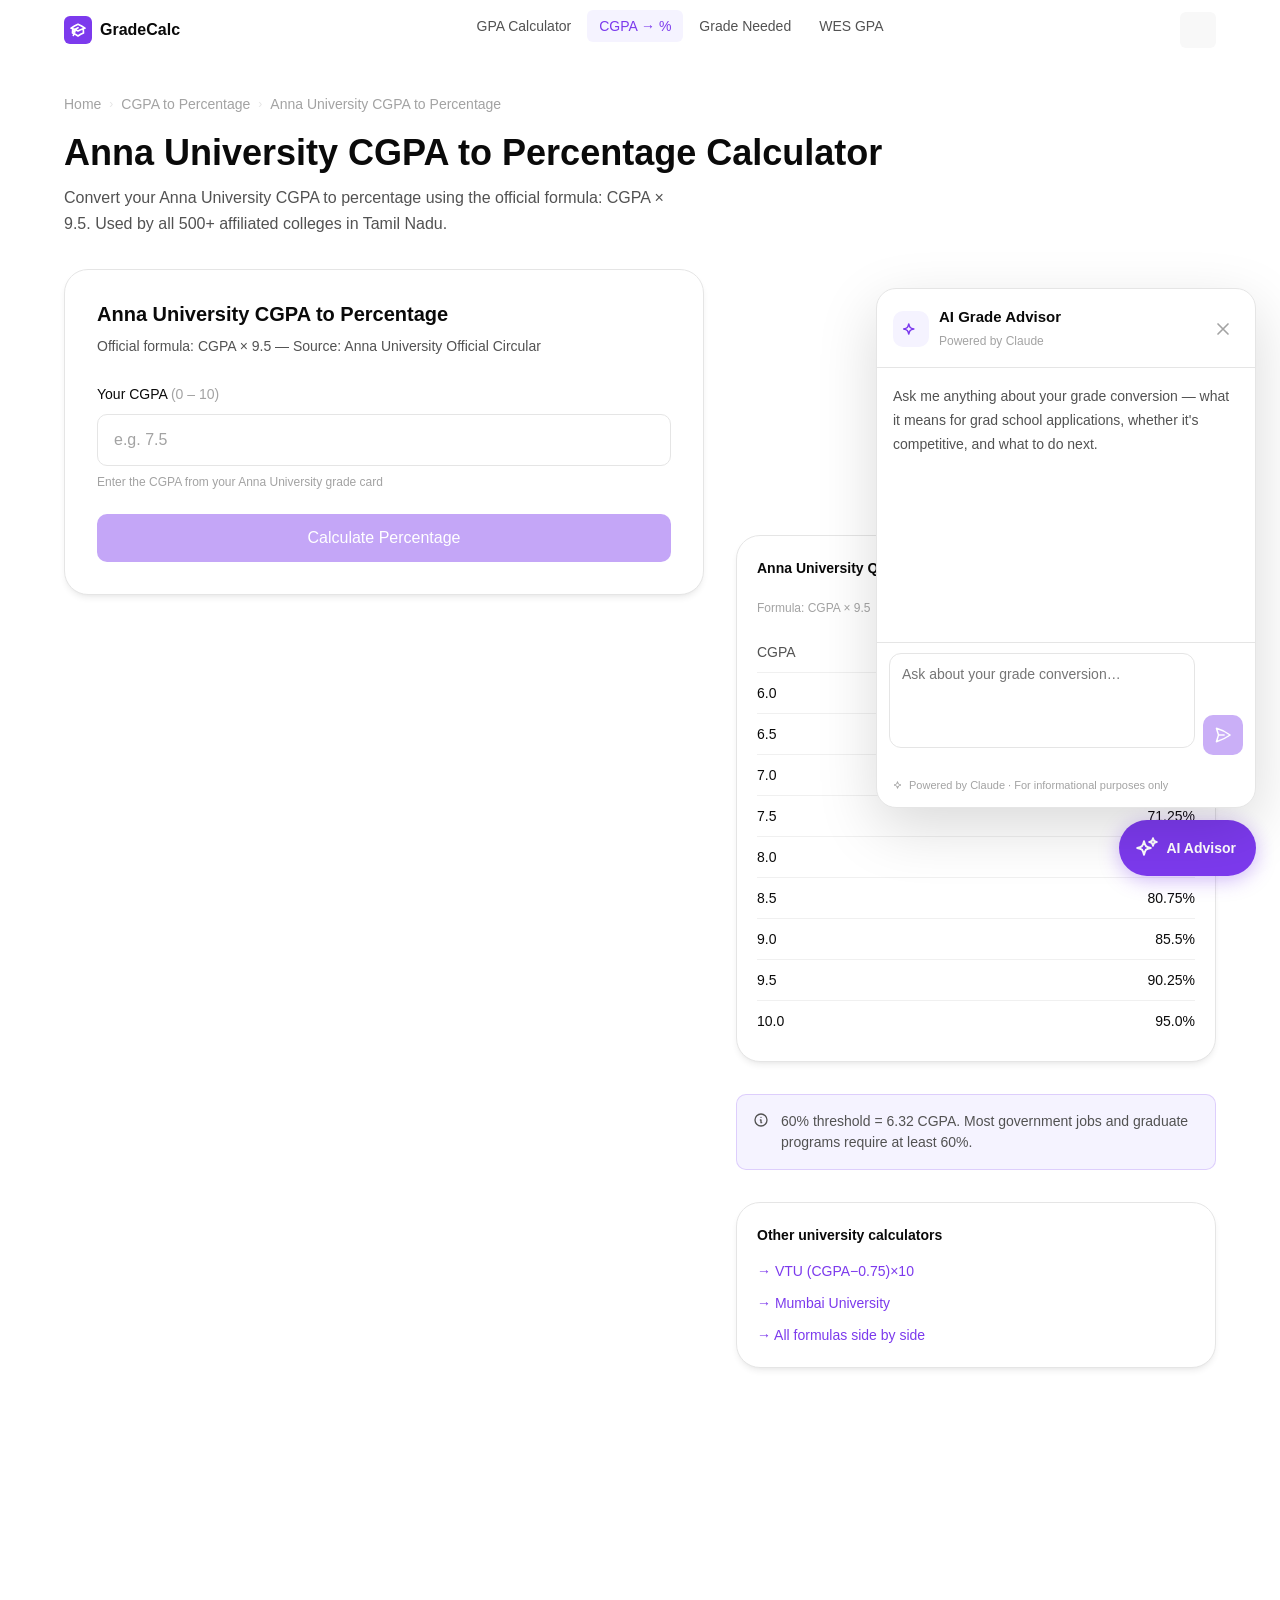
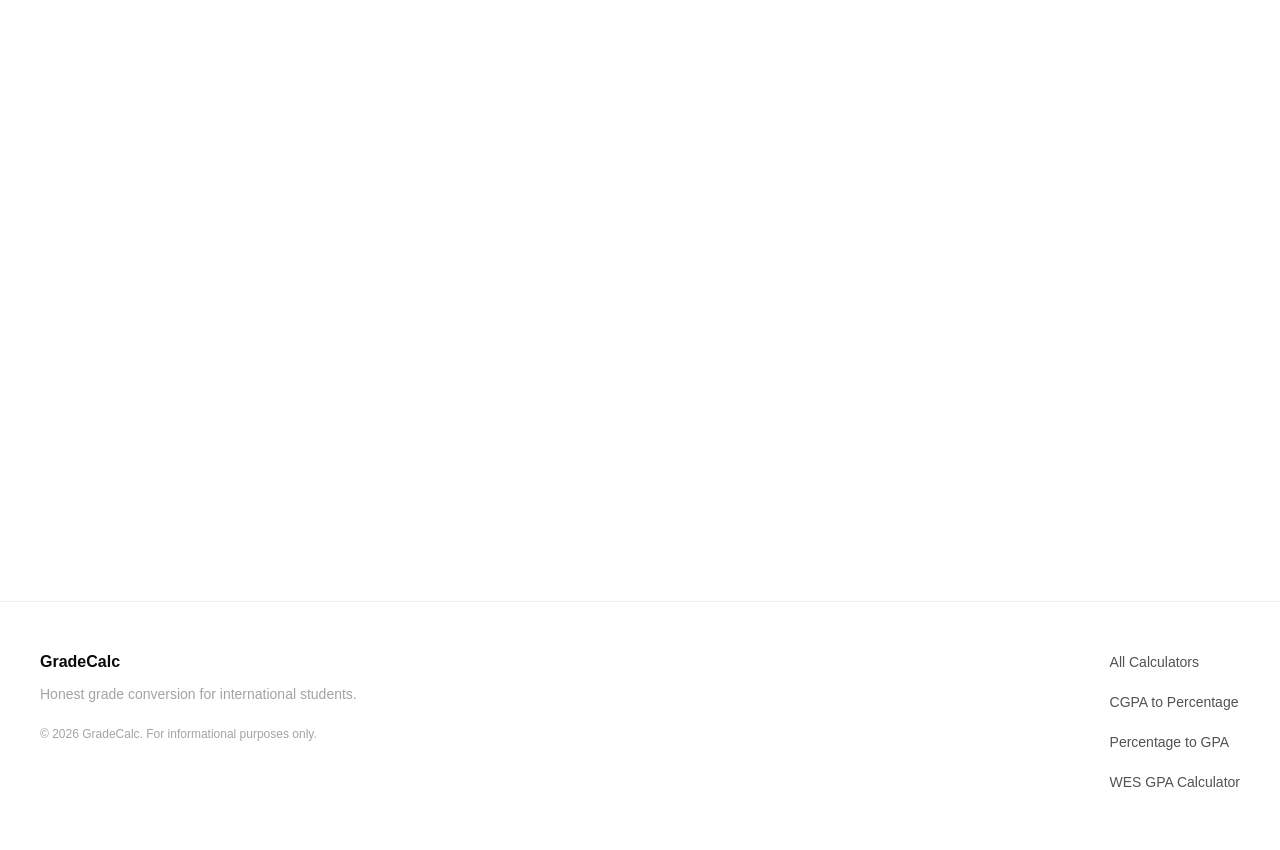
==== cgpa-to-percentage-anna-university.html @ edda4485 "initial build" ====
<!DOCTYPE html>
<html lang="en" data-page="cgpa-to-percentage-anna">
<head>
  <meta charset="UTF-8">
  <meta name="viewport" content="width=device-width, initial-scale=1.0">
  <title>Anna University CGPA to Percentage Calculator — Official ×9.5</title>
  <meta name="description" content="Convert Anna University CGPA to percentage using the official formula: CGPA × 9.5. High Confidence, source cited. Used by all Tamil Nadu affiliated colleges.">
  <link rel="canonical" href="https://YOURDOMAIN.com/cgpa-to-percentage-anna-university.html">
  <meta property="og:type" content="website">
  <meta property="og:url" content="https://YOURDOMAIN.com/cgpa-to-percentage-anna-university.html">
  <meta property="og:title" content="Anna University CGPA to Percentage Calculator — Official ×9.5">
  <meta property="og:description" content="Convert Anna University CGPA to percentage using the official formula: CGPA × 9.5. High Confidence, source cited. Used by all Tamil Nadu affiliated colleges.">
  <meta name="twitter:card" content="summary">
  <meta name="twitter:title" content="Anna University CGPA to Percentage Calculator">
  <meta name="twitter:description" content="Official Anna University formula CGPA × 9.5. Used by all 500+ affiliated colleges in Tamil Nadu. High Confidence result.">

  <script type="application/ld+json">
  {"@context":"https://schema.org","@type":"BreadcrumbList","itemListElement":[{"@type":"ListItem","position":1,"name":"Home","item":"https://YOURDOMAIN.com/"},{"@type":"ListItem","position":2,"name":"CGPA to Percentage","item":"https://YOURDOMAIN.com/cgpa-to-percentage.html"},{"@type":"ListItem","position":3,"name":"Anna University CGPA to Percentage","item":"https://YOURDOMAIN.com/cgpa-to-percentage-anna-university.html"}]}</script>

  <script type="application/ld+json">
  {"@context":"https://schema.org","@type":"WebApplication","name":"Anna University CGPA to Percentage Calculator","description":"Convert Anna University CGPA to percentage using the official formula: CGPA × 9.5. High Confidence result, source cited. Used by all Tamil Nadu affiliated colleges.","url":"https://YOURDOMAIN.com/cgpa-to-percentage-anna-university.html","applicationCategory":"EducationApplication","operatingSystem":"Web Browser","offers":{"@type":"Offer","price":"0","priceCurrency":"USD"}}</script>

  <script type="application/ld+json">
  {"@context":"https://schema.org","@type":"FAQPage","mainEntity":[{"@type":"Question","name":"What is the Anna University CGPA to percentage formula?","acceptedAnswer":{"@type":"Answer","text":"The official Anna University formula is: Percentage = CGPA × 9.5. This is published in an official Anna University circular and applies to all affiliated colleges in Tamil Nadu. For example, a CGPA of 8.0 gives 8.0 × 9.5 = 76%."}},{"@type":"Question","name":"What is 7.5 CGPA in percentage for Anna University?","acceptedAnswer":{"@type":"Answer","text":"7.5 CGPA converts to 7.5 × 9.5 = 71.25% under the official Anna University formula. This is a High Confidence result based on the official Anna University circular."}},{"@type":"Question","name":"What is 8.0 CGPA in Anna University percentage?","acceptedAnswer":{"@type":"Answer","text":"8.0 CGPA converts to 8.0 × 9.5 = 76% under the official Anna University formula."}},{"@type":"Question","name":"What is 9.0 CGPA in Anna University percentage?","acceptedAnswer":{"@type":"Answer","text":"9.0 CGPA converts to 9.0 × 9.5 = 85.5% under the official Anna University formula. This is an excellent result that places you in the top tier of Anna University graduates."}},{"@type":"Question","name":"Is Anna University CGPA formula official?","acceptedAnswer":{"@type":"Answer","text":"Yes. The formula CGPA × 9.5 is published in an official Anna University circular and applies to all 500+ affiliated colleges in Tamil Nadu. Students can cite this circular when submitting percentage equivalents to employers or institutions."}},{"@type":"Question","name":"What is 6.5 CGPA in percentage for Anna University?","acceptedAnswer":{"@type":"Answer","text":"6.5 CGPA converts to 6.5 × 9.5 = 61.75% under the official Anna University formula. This clears the 60% minimum required by most government jobs and many graduate programs."}},{"@type":"Question","name":"How do affiliated colleges in Tamil Nadu convert CGPA?","acceptedAnswer":{"@type":"Answer","text":"All Anna University affiliated colleges in Tamil Nadu use the same official formula: Percentage = CGPA × 9.5. This formula is mandated by the Anna University circular and applies uniformly to students from all 500+ affiliated engineering, technology, and arts and science colleges in the state."}},{"@type":"Question","name":"What Anna University percentage is needed for US MS?","acceptedAnswer":{"@type":"Answer","text":"Most US MS programs look for a minimum of 60% (or 6.32 CGPA at Anna University). Competitive programs at top universities typically admit students with 70–80%+ (7.37–8.42 CGPA). However, US graduate schools evaluate your transcript holistically — your GRE/TOEFL scores, statement of purpose, and research experience also matter significantly."}}]}</script>

  <link rel="stylesheet" href="/css/tokens.css">
  <link rel="stylesheet" href="/css/base.css">
  <link rel="stylesheet" href="/css/components.css">
  <link rel="stylesheet" href="/css/layout.css">
  <link rel="stylesheet" href="/css/animations.css">
</head>
<body class="page-fade-in">
  <a href="#main" class="skip-link">Skip to main content</a>

  <nav class="navbar" id="navbar">
    <div class="navbar__inner">
      <a href="/" class="navbar__logo"><div class="navbar__logo-icon" aria-hidden="true"><svg xmlns="http://www.w3.org/2000/svg" width="16" height="16" fill="none" viewBox="0 0 24 24" stroke="currentColor" stroke-width="2.5"><path stroke-linecap="round" stroke-linejoin="round" d="M4.26 10.147a60.436 60.436 0 00-.491 6.347A48.627 48.627 0 0112 20.904a48.627 48.627 0 018.232-4.41 60.46 60.46 0 00-.491-6.347m-15.482 0a50.57 50.57 0 00-2.658-.813A59.905 59.905 0 0112 3.493a59.902 59.902 0 0110.399 5.84c-.896.248-1.783.52-2.658.814m-15.482 0A50.697 50.697 0 0112 13.489a50.702 50.702 0 017.74-3.342M6.75 15a.75.75 0 100-1.5.75.75 0 000 1.5zm0 0v-3.675A55.378 55.378 0 0112 8.443m-7.007 11.55A5.981 5.981 0 006.75 15.75v-1.5"/></svg></div>GradeCalc</a>
      <ul class="navbar__links" role="list">
        <li><a href="/gpa-calculator.html" class="navbar__link">GPA Calculator</a></li>
        <li><a href="/cgpa-to-percentage.html" class="navbar__link navbar__link--active">CGPA → %</a></li>
        <li><a href="/grade-needed-calculator.html" class="navbar__link">Grade Needed</a></li>
        <li><a href="/wes-gpa-calculator.html" class="navbar__link">WES GPA</a></li>
      </ul>
      <div class="navbar__actions">
        <button class="theme-toggle" data-action="toggle-theme" aria-label="Toggle dark mode"><span data-theme-icon aria-hidden="true"></span></button>
        <button class="nav-hamburger" id="nav-hamburger" aria-label="Open menu" aria-expanded="false"><svg xmlns="http://www.w3.org/2000/svg" width="20" height="20" fill="none" viewBox="0 0 24 24" stroke="currentColor" stroke-width="2"><path stroke-linecap="round" stroke-linejoin="round" d="M3.75 6.75h16.5M3.75 12h16.5m-16.5 5.25h16.5"/></svg></button>
      </div>
    </div>
  </nav>
  <div class="nav-overlay" id="nav-overlay" aria-hidden="true"></div>
  <nav class="nav-drawer" id="nav-drawer" aria-label="Mobile navigation">
    <button class="nav-drawer__close" id="nav-close" aria-label="Close menu"><svg xmlns="http://www.w3.org/2000/svg" width="20" height="20" fill="none" viewBox="0 0 24 24" stroke="currentColor" stroke-width="2"><path stroke-linecap="round" stroke-linejoin="round" d="M6 18L18 6M6 6l12 12"/></svg></button>
    <a href="/" class="nav-drawer__link">Home</a>
    <a href="/gpa-calculator.html" class="nav-drawer__link">GPA Calculator</a>
    <a href="/cgpa-to-percentage.html" class="nav-drawer__link">CGPA to Percentage</a>
    <a href="/percentage-to-gpa.html" class="nav-drawer__link">Percentage to GPA</a>
    <a href="/wes-gpa-calculator.html" class="nav-drawer__link">WES GPA Calculator</a>
    <a href="/cgpa-to-percentage-vtu.html" class="nav-drawer__link">VTU Calculator</a>
    <a href="/cgpa-to-percentage-anna-university.html" class="nav-drawer__link">Anna University</a>
    <a href="/cgpa-to-percentage-mumbai-university.html" class="nav-drawer__link">Mumbai University</a>
  </nav>

  <main id="main" class="page-main">
    <div class="page-header">
      <nav class="page-header__breadcrumb" aria-label="Breadcrumb">
        <a href="/">Home</a>
        <span class="page-header__breadcrumb__sep" aria-hidden="true">›</span>
        <a href="/cgpa-to-percentage.html">CGPA to Percentage</a>
        <span class="page-header__breadcrumb__sep" aria-hidden="true">›</span>
        <span aria-current="page">Anna University CGPA to Percentage</span>
      </nav>
      <h1 class="page-header__title">Anna University CGPA to Percentage Calculator</h1>
      <p class="page-header__desc">Convert your Anna University CGPA to percentage using the official formula: CGPA × 9.5. Used by all 500+ affiliated colleges in Tamil Nadu.</p>
    </div>

    <div class="calc-layout">
      <!-- Left: Calculator + Content -->
      <div class="calc-layout__main">
        <div class="calc-card">
          <div class="calc-card__header">
            <div class="calc-card__title">Anna University CGPA to Percentage</div>
            <div class="calc-card__subtitle">Official formula: CGPA × 9.5 — Source: Anna University Official Circular</div>
          </div>

          <div class="field" id="field-cgpa">
            <label class="field__label" for="input-cgpa">Your CGPA <span style="color:var(--color-text-tertiary);font-weight:400;">(0 – 10)</span></label>
            <input type="number" id="input-cgpa" class="input" placeholder="e.g. 7.5" min="0" max="10" step="0.01" inputmode="decimal" autocomplete="off">
            <div class="field__hint">Enter the CGPA from your Anna University grade card</div>
            <div class="field__error" role="alert"></div>
          </div>

          <button class="btn btn--primary btn--full" id="btn-calculate" disabled>Calculate Percentage</button>

          <div class="result-box result-box--hidden" id="result-box" aria-live="polite" style="margin-top:var(--space-5);"></div>
        </div>

        <!-- SEO Content -->
        <div class="content-section reveal">
          <div class="prose">
            <h2>What this calculator does</h2>
            <p>This calculator converts your Anna University CGPA to a percentage equivalent using the official formula published in the Anna University circular: <strong>Percentage = CGPA × 9.5</strong>. Enter your CGPA from your official grade card and receive an instant result, with the formula shown step by step and the official Anna University source cited. This formula applies to all students from Anna University and its 500+ affiliated colleges across Tamil Nadu.</p>

            <h2>Anna University and its affiliated colleges</h2>
            <p>Anna University is one of India's largest technical universities, established in 1978 and headquartered in Chennai, Tamil Nadu. The university serves as the affiliating body for more than 500 engineering, technology, arts, and science colleges across Tamil Nadu, making it one of the largest university systems in the country by number of affiliated institutions. Every year, hundreds of thousands of students complete their undergraduate and postgraduate programs under Anna University's curriculum and examination system.</p>
            <p>Anna University adopted a 10-point CGPA grading scale following the UGC recommendation, phasing out percentage-based marking for most programs. Under this system, each course is assigned a letter grade corresponding to a grade point: O (Outstanding) = 10, A+ = 9, A = 8, B+ = 7, B = 6, C = 5, P (Pass) = 4, F (Fail) = 0. The CGPA is the weighted average of grade points across all courses, weighted by the number of credit hours per course. The final CGPA appears on the consolidated mark statement issued by the university.</p>

            <h2>Why the official formula matters</h2>
            <p>The formula CGPA × 9.5 is not an approximation — it is the officially sanctioned conversion published by Anna University in a formal circular to all affiliated colleges. Using the generic CGPA × 10 approximation (which some students mistakenly use) would overstate your percentage by up to 5 percentage points, which could misrepresent your academic standing on job applications or graduate admissions forms. The ×9.5 multiplier reflects the university's design choice that a perfect 10.0 CGPA corresponds to 95%, not 100%, preserving a ceiling that distinguishes near-perfect performance from absolute perfection.</p>
            <p>All affiliated colleges in Tamil Nadu — whether in Chennai, Coimbatore, Madurai, Trichy, or any other city — use the same Anna University formula. If you studied at an institution affiliated to Anna University, your CGPA × 9.5 is your official percentage equivalent, regardless of which college you attended.</p>

            <h2>How to use this calculator</h2>
            <p>Locate your CGPA on your Anna University consolidated mark statement. The CGPA is printed at the bottom of the statement and represents your cumulative performance across all semesters. Enter that number in the input field above — it should be between 0 and 10, typically expressed to two decimal places. The calculator validates your input as you type, enables the Calculate button when a valid CGPA is detected, and shows your result instantly when you click Calculate. The result displays the formula calculation and cites the Anna University Official Circular as its source.</p>

            <h2>Worked examples</h2>
            <p>Here are three representative CGPA values converted using the official Anna University formula:</p>
            <p><strong>CGPA 6.0:</strong> 6.0 × 9.5 = <strong>57.0%</strong>. This clears the minimum eligibility for most IT service company campus placements, though government jobs typically require 60%.</p>
            <p><strong>CGPA 7.5:</strong> 7.5 × 9.5 = <strong>71.25%</strong>. A strong result that comfortably exceeds the 60% bar for government jobs and meets the minimum requirements of most US MS programs.</p>
            <p><strong>CGPA 9.0:</strong> 9.0 × 9.5 = <strong>85.5%</strong>. An excellent result that places you among the top graduates and makes you competitive for selective research programs and top Indian IT product companies.</p>

            <h2>How Anna University compares to other universities</h2>
            <p>It is important to use the correct formula for your specific university. If you attended an Anna University affiliated college, CGPA × 9.5 is your formula. VTU students (Karnataka) use (CGPA − 0.75) × 10, which gives a different result — a 7.5 CGPA produces 71.25% at Anna University but only 67.5% at VTU. Mumbai University uses (CGPA × 7.1) + 11, which gives 64.25% for the same 7.5 CGPA. These differences are significant enough to affect whether you meet a 70% cutoff, so always identify which university formula applies to you before reporting a percentage.</p>
            <p>For credential evaluations by international agencies like WES (World Education Services), the evaluator uses your original grade card and their own methodology — they do not simply accept the percentage you calculate. After converting to percentage with the Anna University formula, use the WES GPA Calculator to estimate your likely US GPA equivalent, which is the number US graduate schools actually use.</p>

            <h2>Limitations and next steps</h2>
            <p>This calculator applies the official Anna University formula. For any purposes beyond informal self-assessment — such as submitting to employers, government portals, or graduate school applications — always use your official consolidated mark statement as the primary document. When in doubt, the Anna University website and your college's examination department are the authoritative sources. For international graduate school applications, follow up with the WES GPA Calculator to understand your equivalent GPA on the US 4.0 scale.</p>
          </div>

          <!-- FAQ -->
          <div class="faq-section" id="faq">
            <h2 class="section-title" style="margin-top:var(--space-12);">Frequently Asked Questions</h2>

            <div class="faq-item">
              <button class="faq-question" aria-expanded="false">
                What is the Anna University CGPA to percentage formula?
                <svg class="faq-question__chevron" xmlns="http://www.w3.org/2000/svg" width="20" height="20" fill="none" viewBox="0 0 24 24" stroke="currentColor" stroke-width="2"><path stroke-linecap="round" stroke-linejoin="round" d="M19 9l-7 7-7-7"/></svg>
              </button>
              <div class="faq-answer"><div class="faq-answer__content">The official Anna University formula is: Percentage = CGPA × 9.5. This is published in an official Anna University circular and applies to all 500+ affiliated colleges in Tamil Nadu. For example, a CGPA of 8.0 gives 8.0 × 9.5 = 76%.</div></div>
            </div>

            <div class="faq-item">
              <button class="faq-question" aria-expanded="false">
                What is 7.5 CGPA in percentage for Anna University?
                <svg class="faq-question__chevron" xmlns="http://www.w3.org/2000/svg" width="20" height="20" fill="none" viewBox="0 0 24 24" stroke="currentColor" stroke-width="2"><path stroke-linecap="round" stroke-linejoin="round" d="M19 9l-7 7-7-7"/></svg>
              </button>
              <div class="faq-answer"><div class="faq-answer__content">7.5 CGPA converts to 7.5 × 9.5 = 71.25% under the official Anna University formula. This is a High Confidence result based on the official Anna University circular.</div></div>
            </div>

            <div class="faq-item">
              <button class="faq-question" aria-expanded="false">
                What is 8.0 CGPA in Anna University percentage?
                <svg class="faq-question__chevron" xmlns="http://www.w3.org/2000/svg" width="20" height="20" fill="none" viewBox="0 0 24 24" stroke="currentColor" stroke-width="2"><path stroke-linecap="round" stroke-linejoin="round" d="M19 9l-7 7-7-7"/></svg>
              </button>
              <div class="faq-answer"><div class="faq-answer__content">8.0 CGPA converts to 8.0 × 9.5 = 76% under the official Anna University formula. A CGPA of 8.0 is considered a strong academic result and is sufficient for most graduate programs and corporate placements.</div></div>
            </div>

            <div class="faq-item">
              <button class="faq-question" aria-expanded="false">
                What is 9.0 CGPA in Anna University percentage?
                <svg class="faq-question__chevron" xmlns="http://www.w3.org/2000/svg" width="20" height="20" fill="none" viewBox="0 0 24 24" stroke="currentColor" stroke-width="2"><path stroke-linecap="round" stroke-linejoin="round" d="M19 9l-7 7-7-7"/></svg>
              </button>
              <div class="faq-answer"><div class="faq-answer__content">9.0 CGPA converts to 9.0 × 9.5 = 85.5% under the official Anna University formula. This is an excellent result that places you in the top tier of Anna University graduates and is competitive for selective MS programs and research positions.</div></div>
            </div>

            <div class="faq-item">
              <button class="faq-question" aria-expanded="false">
                Is Anna University CGPA formula official?
                <svg class="faq-question__chevron" xmlns="http://www.w3.org/2000/svg" width="20" height="20" fill="none" viewBox="0 0 24 24" stroke="currentColor" stroke-width="2"><path stroke-linecap="round" stroke-linejoin="round" d="M19 9l-7 7-7-7"/></svg>
              </button>
              <div class="faq-answer"><div class="faq-answer__content">Yes. The formula CGPA × 9.5 is published in an official Anna University circular and applies to all affiliated colleges. Students can cite this circular when submitting their percentage equivalent to employers, government portals, or graduate institutions.</div></div>
            </div>

            <div class="faq-item">
              <button class="faq-question" aria-expanded="false">
                What is 6.5 CGPA in percentage for Anna University?
                <svg class="faq-question__chevron" xmlns="http://www.w3.org/2000/svg" width="20" height="20" fill="none" viewBox="0 0 24 24" stroke="currentColor" stroke-width="2"><path stroke-linecap="round" stroke-linejoin="round" d="M19 9l-7 7-7-7"/></svg>
              </button>
              <div class="faq-answer"><div class="faq-answer__content">6.5 CGPA converts to 6.5 × 9.5 = 61.75% under the official Anna University formula. This exceeds the 60% minimum required by most government job notifications and many graduate programs.</div></div>
            </div>

            <div class="faq-item">
              <button class="faq-question" aria-expanded="false">
                How do affiliated colleges in Tamil Nadu convert CGPA?
                <svg class="faq-question__chevron" xmlns="http://www.w3.org/2000/svg" width="20" height="20" fill="none" viewBox="0 0 24 24" stroke="currentColor" stroke-width="2"><path stroke-linecap="round" stroke-linejoin="round" d="M19 9l-7 7-7-7"/></svg>
              </button>
              <div class="faq-answer"><div class="faq-answer__content">All Anna University affiliated colleges in Tamil Nadu use the same official formula: Percentage = CGPA × 9.5. This formula is mandated by the Anna University circular and applies uniformly to students from all 500+ affiliated engineering, technology, and arts and science colleges in the state — regardless of which city or district the college is located in.</div></div>
            </div>

            <div class="faq-item">
              <button class="faq-question" aria-expanded="false">
                What Anna University percentage is needed for US MS?
                <svg class="faq-question__chevron" xmlns="http://www.w3.org/2000/svg" width="20" height="20" fill="none" viewBox="0 0 24 24" stroke="currentColor" stroke-width="2"><path stroke-linecap="round" stroke-linejoin="round" d="M19 9l-7 7-7-7"/></svg>
              </button>
              <div class="faq-answer"><div class="faq-answer__content">Most US MS programs look for a minimum of 60%+ (equivalent to approximately 6.32 CGPA at Anna University). Competitive programs at top universities typically admit students with 70–80%+ (7.37–8.42 CGPA). However, US graduate schools evaluate transcripts holistically — GRE scores, statement of purpose, research experience, and letters of recommendation all factor significantly alongside your academic record.</div></div>
            </div>
          </div>

          <!-- Related Calculators -->
          <div class="related-section reveal">
            <h2 class="section-title">Related Calculators</h2>
            <div class="related-grid">
              <a href="/cgpa-to-percentage.html" class="related-card">
                <div class="related-card__icon"><svg xmlns="http://www.w3.org/2000/svg" width="18" height="18" fill="none" viewBox="0 0 24 24" stroke="currentColor" stroke-width="2"><path stroke-linecap="round" stroke-linejoin="round" d="M19.5 12c0-1.232-.046-2.453-.138-3.662a4.006 4.006 0 00-3.7-3.7 48.678 48.678 0 00-7.324 0 4.006 4.006 0 00-3.7 3.7c-.017.22-.032.441-.046.662M19.5 12l3-3m-3 3l-3-3m-12 3c0 1.232.046 2.453.138 3.662a4.006 4.006 0 003.7 3.7 48.656 48.656 0 007.324 0 4.006 4.006 0 003.7-3.7c.017-.22.032-.441.046-.662M4.5 12l3 3m-3-3l-3 3"/></svg></div>
                <div><div class="related-card__title">CGPA to Percentage Calculator</div><div class="related-card__desc">See all university formulas side by side for any CGPA</div></div>
              </a>
              <a href="/percentage-to-gpa.html" class="related-card">
                <div class="related-card__icon"><svg xmlns="http://www.w3.org/2000/svg" width="18" height="18" fill="none" viewBox="0 0 24 24" stroke="currentColor" stroke-width="2"><path stroke-linecap="round" stroke-linejoin="round" d="M3 13.125C3 12.504 3.504 12 4.125 12h2.25c.621 0 1.125.504 1.125 1.125v6.75C7.5 20.496 6.996 21 6.375 21h-2.25A1.125 1.125 0 013 19.875v-6.75z"/></svg></div>
                <div><div class="related-card__title">Percentage to GPA Calculator</div><div class="related-card__desc">Convert your Anna University percentage to US GPA</div></div>
              </a>
              <a href="/wes-gpa-calculator.html" class="related-card">
                <div class="related-card__icon"><svg xmlns="http://www.w3.org/2000/svg" width="18" height="18" fill="none" viewBox="0 0 24 24" stroke="currentColor" stroke-width="2"><path stroke-linecap="round" stroke-linejoin="round" d="M12 21a9.004 9.004 0 008.716-6.747M12 21a9.004 9.004 0 01-8.716-6.747M12 3v18"/></svg></div>
                <div><div class="related-card__title">WES GPA Calculator</div><div class="related-card__desc">Most accepted CGPA to US GPA conversion for graduate applications</div></div>
              </a>
            </div>
          </div>
        </div>
      </div><!-- /.calc-layout__main -->

      <!-- Right: Sidebar -->
      <aside class="calc-layout__sidebar" aria-label="Anna University CGPA reference">
        <div class="ad-slot ad-slot--sidebar" data-position="sidebar" aria-hidden="true"></div>

        <div class="calc-card" style="padding:var(--space-5);">
          <div style="font-size:var(--text-sm);font-weight:var(--font-weight-semibold);margin-bottom:var(--space-4);">Anna University Quick Reference</div>
          <div style="font-size:var(--text-xs);color:var(--color-text-tertiary);margin-bottom:var(--space-3);">Formula: CGPA × 9.5</div>
          <table style="width:100%;border-collapse:collapse;font-size:var(--text-sm);">
            <thead>
              <tr style="border-bottom:1px solid var(--color-border-subtle);">
                <th style="text-align:left;padding:var(--space-2) 0;color:var(--color-text-secondary);font-weight:var(--font-weight-medium);">CGPA</th>
                <th style="text-align:right;padding:var(--space-2) 0;color:var(--color-text-secondary);font-weight:var(--font-weight-medium);">Percentage</th>
              </tr>
            </thead>
            <tbody>
              <tr style="border-bottom:1px solid var(--color-border-subtle);"><td style="padding:var(--space-2) 0;">6.0</td><td style="text-align:right;padding:var(--space-2) 0;">57.0%</td></tr>
              <tr style="border-bottom:1px solid var(--color-border-subtle);"><td style="padding:var(--space-2) 0;">6.5</td><td style="text-align:right;padding:var(--space-2) 0;">61.75%</td></tr>
              <tr style="border-bottom:1px solid var(--color-border-subtle);"><td style="padding:var(--space-2) 0;">7.0</td><td style="text-align:right;padding:var(--space-2) 0;">66.5%</td></tr>
              <tr style="border-bottom:1px solid var(--color-border-subtle);"><td style="padding:var(--space-2) 0;">7.5</td><td style="text-align:right;padding:var(--space-2) 0;">71.25%</td></tr>
              <tr style="border-bottom:1px solid var(--color-border-subtle);"><td style="padding:var(--space-2) 0;">8.0</td><td style="text-align:right;padding:var(--space-2) 0;">76.0%</td></tr>
              <tr style="border-bottom:1px solid var(--color-border-subtle);"><td style="padding:var(--space-2) 0;">8.5</td><td style="text-align:right;padding:var(--space-2) 0;">80.75%</td></tr>
              <tr style="border-bottom:1px solid var(--color-border-subtle);"><td style="padding:var(--space-2) 0;">9.0</td><td style="text-align:right;padding:var(--space-2) 0;">85.5%</td></tr>
              <tr style="border-bottom:1px solid var(--color-border-subtle);"><td style="padding:var(--space-2) 0;">9.5</td><td style="text-align:right;padding:var(--space-2) 0;">90.25%</td></tr>
              <tr><td style="padding:var(--space-2) 0;">10.0</td><td style="text-align:right;padding:var(--space-2) 0;">95.0%</td></tr>
            </tbody>
          </table>
        </div>

        <div class="callout callout--info" style="margin-top:var(--space-4);">
          <svg xmlns="http://www.w3.org/2000/svg" class="callout__icon" width="16" height="16" fill="none" viewBox="0 0 24 24" stroke="currentColor" stroke-width="2"><path stroke-linecap="round" stroke-linejoin="round" d="M13 16h-1v-4h-1m1-4h.01M21 12a9 9 0 11-18 0 9 9 0 0118 0z"/></svg>
          <span>60% threshold = 6.32 CGPA. Most government jobs and graduate programs require at least 60%.</span>
        </div>

        <div class="calc-card" style="padding:var(--space-5);margin-top:var(--space-4);">
          <div style="font-size:var(--text-sm);font-weight:var(--font-weight-semibold);margin-bottom:var(--space-3);">Other university calculators</div>
          <div style="display:flex;flex-direction:column;gap:var(--space-2);">
            <a href="/cgpa-to-percentage-vtu.html" style="font-size:var(--text-sm);color:var(--color-accent);">→ VTU (CGPA−0.75)×10</a>
            <a href="/cgpa-to-percentage-mumbai-university.html" style="font-size:var(--text-sm);color:var(--color-accent);">→ Mumbai University</a>
            <a href="/cgpa-to-percentage.html" style="font-size:var(--text-sm);color:var(--color-accent);">→ All formulas side by side</a>
          </div>
        </div>
      </aside>
    </div>
  </main>

  <footer class="footer">
    <div class="footer__inner">
      <div><a href="/" class="footer__brand">GradeCalc</a><p class="footer__tagline">Honest grade conversion for international students.</p><p class="footer__copy">© 2026 GradeCalc. For informational purposes only.</p></div>
      <ul class="footer__links">
        <li><a href="/" class="footer__link">All Calculators</a></li>
        <li><a href="/cgpa-to-percentage.html" class="footer__link">CGPA to Percentage</a></li>
        <li><a href="/percentage-to-gpa.html" class="footer__link">Percentage to GPA</a></li>
        <li><a href="/wes-gpa-calculator.html" class="footer__link">WES GPA Calculator</a></li>
      </ul>
    </div>
  </footer>

  <script src="/js/analytics.js" defer></script>
  <script src="/js/calculators.js" defer></script>
  <script src="/js/validation.js" defer></script>
  <script src="/js/ui.js" defer></script>
  <script src="/js/ai-advisor.js" defer></script>
  <script defer>
  document.addEventListener('DOMContentLoaded', function () {
    const input   = document.getElementById('input-cgpa');
    const fieldEl = document.getElementById('field-cgpa');
    const btnEl   = document.getElementById('btn-calculate');
    const boxEl   = document.getElementById('result-box');

    if (!input || !fieldEl || !btnEl || !boxEl) return;

    function validate() {
      const vr = window.Validation.cgpa(input.value);
      window.Validation.applyToField(fieldEl, vr);
      btnEl.disabled = !vr.valid;
      return vr;
    }

    function calculate() {
      const vr = validate();
      if (!vr.valid) return;

      const cgpa = vr.value;
      const data = window.Calculators.cgpaToPercentageAnna(cgpa);
      window.ResultRenderer.render(boxEl, data);

      if (window.AiAdvisor) window.AiAdvisor.setInputData({ cgpa, university: 'Anna University', calculator: 'cgpa_to_percentage_anna' });
      if (window.Analytics) window.Analytics.calculatorUsed('cgpa_to_percentage_anna');
    }

    const debouncedValidate = window.debounce(validate, 300);

    input.addEventListener('input', debouncedValidate);
    input.addEventListener('blur', validate);
    btnEl.addEventListener('click', calculate);

    input.addEventListener('keydown', function (e) {
      if (e.key === 'Enter' && !btnEl.disabled) calculate();
    });
  });
  </script>
</body>
</html>
---- css/tokens.css ----
/* ============================================================
   DESIGN TOKENS — Single source of truth for all visual values
   Never use raw hex/px/rem values in component CSS files.
   Always reference a token from this file.
   ============================================================ */

:root {
  /* ── Colors: Light mode ── */
  --color-bg-primary:       #ffffff;
  --color-bg-secondary:     #f8f8f8;
  --color-bg-card:          #ffffff;
  --color-border:           #e5e5e5;
  --color-border-subtle:    #f0f0f0;
  --color-text-primary:     #0a0a0a;
  --color-text-secondary:   #525252;
  --color-text-tertiary:    #a3a3a3;
  --color-accent:           #7C3AED;
  --color-accent-hover:     #6d28d9;
  --color-accent-subtle:    #f5f3ff;
  --color-success:          #16a34a;
  --color-success-subtle:   #f0fdf4;
  --color-warning:          #d97706;
  --color-warning-subtle:   #fffbeb;
  --color-error:            #dc2626;
  --color-error-subtle:     #fef2f2;

  /* Confidence tier colors */
  --color-confidence-high:     #16a34a;
  --color-confidence-moderate: #d97706;
  --color-confidence-estimate: #737373;

  /* Grade band result colors */
  --color-grade-a:     #16a34a;
  --color-grade-b:     #d97706;
  --color-grade-c:     #ea580c;
  --color-grade-d:     #dc2626;

  /* ── Typography ── */
  --font-sans: -apple-system, BlinkMacSystemFont, 'Segoe UI', 'Inter', sans-serif;
  --font-mono: 'SF Mono', 'Fira Code', 'Cascadia Code', monospace;

  --text-xs:   0.75rem;
  --text-sm:   0.875rem;
  --text-base: 1rem;
  --text-lg:   1.125rem;
  --text-xl:   1.25rem;
  --text-2xl:  1.5rem;
  --text-3xl:  1.875rem;
  --text-result: 3rem;

  --leading-xs:   1rem;
  --leading-sm:   1.25rem;
  --leading-base: 1.5rem;
  --leading-lg:   1.75rem;
  --leading-xl:   1.75rem;
  --leading-2xl:  2rem;
  --leading-3xl:  2.25rem;
  --leading-tight: 1;

  --font-weight-normal:   400;
  --font-weight-medium:   500;
  --font-weight-semibold: 600;
  --font-weight-bold:     700;

  /* ── Spacing (8px grid) ── */
  --space-1:  0.25rem;   /* 4px  */
  --space-2:  0.5rem;    /* 8px  */
  --space-3:  0.75rem;   /* 12px */
  --space-4:  1rem;      /* 16px */
  --space-5:  1.25rem;   /* 20px */
  --space-6:  1.5rem;    /* 24px */
  --space-8:  2rem;      /* 32px */
  --space-10: 2.5rem;    /* 40px */
  --space-12: 3rem;      /* 48px */
  --space-16: 4rem;      /* 64px */
  --space-20: 5rem;      /* 80px */

  /* ── Border radius ── */
  --radius-sm:   6px;
  --radius-md:   10px;
  --radius-lg:   16px;
  --radius-xl:   24px;
  --radius-full: 9999px;

  /* ── Shadows (removed in dark mode) ── */
  --shadow-sm: 0 1px 2px 0 rgb(0 0 0 / 0.05);
  --shadow-md: 0 4px 6px -1px rgb(0 0 0 / 0.07), 0 2px 4px -2px rgb(0 0 0 / 0.05);
  --shadow-lg: 0 10px 15px -3px rgb(0 0 0 / 0.08), 0 4px 6px -4px rgb(0 0 0 / 0.05);
  --shadow-xl: 0 20px 25px -5px rgb(0 0 0 / 0.08), 0 8px 10px -6px rgb(0 0 0 / 0.04);

  /* ── Layout ── */
  --max-width: 1200px;
  --nav-height: 60px;

  /* ── Transitions ── */
  --transition-fast:   150ms ease;
  --transition-base:   200ms ease;
  --transition-slow:   300ms ease;
}

/* ── Dark mode overrides ── */
@media (prefers-color-scheme: dark) {
  :root:not([data-theme="light"]) {
    --color-bg-primary:     #0a0a0a;
    --color-bg-secondary:   #111111;
    --color-bg-card:        #141414;
    --color-border:         #262626;
    --color-border-subtle:  #1a1a1a;
    --color-text-primary:   #fafafa;
    --color-text-secondary: #a3a3a3;
    --color-text-tertiary:  #525252;
    --color-accent:         #8b5cf6;
    --color-accent-hover:   #7c3aed;
    --color-accent-subtle:  #1e1b4b;
    --color-success-subtle: #052e16;
    --color-warning-subtle: #1c1107;
    --color-error-subtle:   #1c0707;
    --shadow-sm: none;
    --shadow-md: none;
    --shadow-lg: none;
    --shadow-xl: none;
  }
}

/* Manual dark mode override via toggle */
[data-theme="dark"] {
  --color-bg-primary:     #0a0a0a;
  --color-bg-secondary:   #111111;
  --color-bg-card:        #141414;
  --color-border:         #262626;
  --color-border-subtle:  #1a1a1a;
  --color-text-primary:   #fafafa;
  --color-text-secondary: #a3a3a3;
  --color-text-tertiary:  #525252;
  --color-accent:         #8b5cf6;
  --color-accent-hover:   #7c3aed;
  --color-accent-subtle:  #1e1b4b;
  --color-success-subtle: #052e16;
  --color-warning-subtle: #1c1107;
  --color-error-subtle:   #1c0707;
  --shadow-sm: none;
  --shadow-md: none;
  --shadow-lg: none;
  --shadow-xl: none;
}

[data-theme="light"] {
  --color-bg-primary:     #ffffff;
  --color-bg-secondary:   #f8f8f8;
  --color-bg-card:        #ffffff;
  --color-border:         #e5e5e5;
  --color-border-subtle:  #f0f0f0;
  --color-text-primary:   #0a0a0a;
  --color-text-secondary: #525252;
  --color-text-tertiary:  #a3a3a3;
  --color-accent:         #7C3AED;
  --color-accent-hover:   #6d28d9;
  --color-accent-subtle:  #f5f3ff;
  --color-success-subtle: #f0fdf4;
  --color-warning-subtle: #fffbeb;
  --color-error-subtle:   #fef2f2;
  --shadow-sm: 0 1px 2px 0 rgb(0 0 0 / 0.05);
  --shadow-md: 0 4px 6px -1px rgb(0 0 0 / 0.07), 0 2px 4px -2px rgb(0 0 0 / 0.05);
  --shadow-lg: 0 10px 15px -3px rgb(0 0 0 / 0.08), 0 4px 6px -4px rgb(0 0 0 / 0.05);
  --shadow-xl: 0 20px 25px -5px rgb(0 0 0 / 0.08), 0 8px 10px -6px rgb(0 0 0 / 0.04);
}
---- css/base.css ----
/* ============================================================
   BASE — Reset, body, typography defaults
   ============================================================ */

*, *::before, *::after {
  box-sizing: border-box;
  margin: 0;
  padding: 0;
}

html {
  scroll-behavior: smooth;
  -webkit-text-size-adjust: 100%;
}

body {
  font-family: var(--font-sans);
  font-size: var(--text-base);
  line-height: var(--leading-base);
  color: var(--color-text-primary);
  background-color: var(--color-bg-primary);
  transition: background-color var(--transition-base), color var(--transition-base);
  -webkit-font-smoothing: antialiased;
  -moz-osx-font-smoothing: grayscale;
}

/* ── Typography ── */

h1, h2, h3, h4, h5, h6 {
  font-weight: var(--font-weight-semibold);
  line-height: 1.2;
  color: var(--color-text-primary);
}

h1 { font-size: var(--text-3xl); line-height: var(--leading-3xl); }
h2 { font-size: var(--text-2xl); line-height: var(--leading-2xl); }
h3 { font-size: var(--text-xl);  line-height: var(--leading-xl); }
h4 { font-size: var(--text-lg);  line-height: var(--leading-lg); }

p {
  color: var(--color-text-secondary);
  line-height: var(--leading-base);
  margin-bottom: var(--space-4);
}

p:last-child { margin-bottom: 0; }

a {
  color: var(--color-accent);
  text-decoration: none;
  transition: color var(--transition-fast);
}

a:hover { color: var(--color-accent-hover); text-decoration: underline; }

ul, ol {
  padding-left: var(--space-6);
  color: var(--color-text-secondary);
}

li { margin-bottom: var(--space-2); }

code, kbd {
  font-family: var(--font-mono);
  font-size: 0.9em;
  background: var(--color-bg-secondary);
  border: 1px solid var(--color-border);
  border-radius: var(--radius-sm);
  padding: 0.1em 0.4em;
}

strong { font-weight: var(--font-weight-semibold); color: var(--color-text-primary); }

img, svg { display: block; max-width: 100%; }

button, input, select, textarea {
  font-family: var(--font-sans);
  font-size: var(--text-base);
}

/* ── Section headings ── */
.section-title {
  font-size: var(--text-xl);
  font-weight: var(--font-weight-semibold);
  color: var(--color-text-primary);
  margin-bottom: var(--space-6);
}

.section-subtitle {
  font-size: var(--text-sm);
  color: var(--color-text-secondary);
  margin-top: calc(-1 * var(--space-4));
  margin-bottom: var(--space-6);
}

/* ── Content prose (used in SEO content sections) ── */
.prose h2 {
  font-size: var(--text-xl);
  font-weight: var(--font-weight-semibold);
  margin-top: var(--space-8);
  margin-bottom: var(--space-4);
}

.prose h3 {
  font-size: var(--text-lg);
  font-weight: var(--font-weight-medium);
  margin-top: var(--space-6);
  margin-bottom: var(--space-3);
}

.prose p { margin-bottom: var(--space-4); }

.prose ul, .prose ol {
  margin-bottom: var(--space-4);
}

.prose strong { color: var(--color-text-primary); }

/* ── Skip link ── */
.skip-link {
  position: absolute;
  top: -100%;
  left: var(--space-4);
  background: var(--color-accent);
  color: #fff;
  padding: var(--space-2) var(--space-4);
  border-radius: var(--radius-md);
  z-index: 1000;
  font-weight: var(--font-weight-medium);
}

.skip-link:focus { top: var(--space-4); }

/* ── Utility classes ── */
.sr-only {
  position: absolute;
  width: 1px;
  height: 1px;
  padding: 0;
  margin: -1px;
  overflow: hidden;
  clip: rect(0, 0, 0, 0);
  white-space: nowrap;
  border: 0;
}

.text-sm    { font-size: var(--text-sm); }
.text-xs    { font-size: var(--text-xs); }
.text-base  { font-size: var(--text-base); }
.text-lg    { font-size: var(--text-lg); }
.text-muted { color: var(--color-text-secondary); }
.text-tertiary { color: var(--color-text-tertiary); }

.font-medium   { font-weight: var(--font-weight-medium); }
.font-semibold { font-weight: var(--font-weight-semibold); }
.font-bold     { font-weight: var(--font-weight-bold); }

.mt-2  { margin-top: var(--space-2); }
.mt-4  { margin-top: var(--space-4); }
.mt-6  { margin-top: var(--space-6); }
.mt-8  { margin-top: var(--space-8); }
.mb-2  { margin-bottom: var(--space-2); }
.mb-4  { margin-bottom: var(--space-4); }
.mb-6  { margin-bottom: var(--space-6); }
.mb-8  { margin-bottom: var(--space-8); }

.hidden   { display: none !important; }
.invisible { visibility: hidden; }
---- css/components.css ----
/* ============================================================
   COMPONENTS — Cards, inputs, buttons, badges, confidence tiers
   ============================================================ */

/* ── Calculator Card ── */

.calc-card {
  background: var(--color-bg-card);
  border: 1px solid var(--color-border);
  border-radius: var(--radius-xl);
  padding: var(--space-8);
  box-shadow: var(--shadow-md);
  transition: border-color var(--transition-base), box-shadow var(--transition-base);
}

@media (hover: hover) {
  .calc-card:hover {
    border-color: var(--color-accent);
    box-shadow: var(--shadow-lg), 0 0 0 1px var(--color-accent);
  }
}

.calc-card__header {
  margin-bottom: var(--space-6);
}

.calc-card__title {
  font-size: var(--text-xl);
  font-weight: var(--font-weight-semibold);
  color: var(--color-text-primary);
  margin-bottom: var(--space-2);
}

.calc-card__subtitle {
  font-size: var(--text-sm);
  color: var(--color-text-secondary);
}

/* ── Form Fields ── */

.field {
  margin-bottom: var(--space-5);
}

.field__label {
  display: block;
  font-size: var(--text-sm);
  font-weight: var(--font-weight-medium);
  color: var(--color-text-primary);
  margin-bottom: var(--space-2);
}

.field__hint {
  font-size: var(--text-xs);
  color: var(--color-text-tertiary);
  margin-top: var(--space-1);
}

.field__error {
  font-size: var(--text-sm);
  color: var(--color-error);
  margin-top: var(--space-1);
  display: none;
}

.field--error .field__error { display: block; }
.field--error .input,
.field--error .select { border-color: var(--color-error); }
.field--error .input:focus,
.field--error .select:focus {
  box-shadow: 0 0 0 3px rgba(220, 38, 38, 0.12);
}

/* ── Input ── */

.input {
  display: block;
  width: 100%;
  height: 52px;
  padding: var(--space-3) var(--space-4);
  border: 1.5px solid var(--color-border);
  border-radius: var(--radius-md);
  background: var(--color-bg-primary);
  color: var(--color-text-primary);
  font-size: var(--text-base);
  font-family: var(--font-sans);
  transition: border-color var(--transition-fast), box-shadow var(--transition-fast);
  outline: none;
  -webkit-appearance: none;
}

.input::placeholder { color: var(--color-text-tertiary); }

.input:focus {
  border-color: var(--color-accent);
  box-shadow: 0 0 0 3px rgba(124, 58, 237, 0.12);
}

@media (max-width: 767px) {
  .input { height: 48px; }
}

/* ── Select / Dropdown ── */

.select-wrapper {
  position: relative;
}

.select {
  display: block;
  width: 100%;
  height: 52px;
  padding: var(--space-3) var(--space-10) var(--space-3) var(--space-4);
  border: 1.5px solid var(--color-border);
  border-radius: var(--radius-md);
  background: var(--color-bg-primary);
  color: var(--color-text-primary);
  font-size: var(--text-base);
  font-family: var(--font-sans);
  transition: border-color var(--transition-fast), box-shadow var(--transition-fast);
  outline: none;
  -webkit-appearance: none;
  appearance: none;
  cursor: pointer;
}

.select:focus {
  border-color: var(--color-accent);
  box-shadow: 0 0 0 3px rgba(124, 58, 237, 0.12);
}

.select-wrapper::after {
  content: '';
  position: absolute;
  right: var(--space-4);
  top: 50%;
  transform: translateY(-50%);
  pointer-events: none;
  width: 16px;
  height: 16px;
  background-image: url("data:image/svg+xml,%3Csvg xmlns='http://www.w3.org/2000/svg' viewBox='0 0 16 16' fill='none'%3E%3Cpath d='M4 6l4 4 4-4' stroke='%23737373' stroke-width='1.5' stroke-linecap='round' stroke-linejoin='round'/%3E%3C/svg%3E");
  background-repeat: no-repeat;
  background-position: center;
}

@media (max-width: 767px) {
  .select { height: 48px; }
}

/* ── Textarea ── */

.textarea {
  display: block;
  width: 100%;
  padding: var(--space-3) var(--space-4);
  border: 1.5px solid var(--color-border);
  border-radius: var(--radius-md);
  background: var(--color-bg-primary);
  color: var(--color-text-primary);
  font-size: var(--text-base);
  font-family: var(--font-sans);
  resize: vertical;
  min-height: 80px;
  transition: border-color var(--transition-fast), box-shadow var(--transition-fast);
  outline: none;
}

.textarea:focus {
  border-color: var(--color-accent);
  box-shadow: 0 0 0 3px rgba(124, 58, 237, 0.12);
}

/* ── Buttons ── */

.btn {
  display: inline-flex;
  align-items: center;
  justify-content: center;
  gap: var(--space-2);
  height: 48px;
  padding: 0 var(--space-6);
  border: none;
  border-radius: var(--radius-md);
  font-size: var(--text-base);
  font-weight: var(--font-weight-medium);
  font-family: var(--font-sans);
  cursor: pointer;
  transition: background-color var(--transition-fast), transform var(--transition-fast), opacity var(--transition-fast);
  text-decoration: none;
  white-space: nowrap;
  min-width: 48px;
}

.btn:active { transform: scale(0.97); }

.btn:disabled {
  opacity: 0.45;
  cursor: not-allowed;
  pointer-events: none;
}

.btn--primary {
  background: var(--color-accent);
  color: #ffffff;
}

.btn--primary:hover {
  background: var(--color-accent-hover);
  text-decoration: none;
  color: #ffffff;
}

.btn--secondary {
  background: var(--color-bg-secondary);
  color: var(--color-text-primary);
  border: 1px solid var(--color-border);
}

.btn--secondary:hover {
  background: var(--color-border-subtle);
  text-decoration: none;
}

.btn--ghost {
  background: transparent;
  color: var(--color-text-secondary);
}

.btn--ghost:hover {
  background: var(--color-bg-secondary);
  color: var(--color-text-primary);
  text-decoration: none;
}

.btn--full { width: 100%; }

.btn--sm {
  height: 36px;
  padding: 0 var(--space-4);
  font-size: var(--text-sm);
}

/* ── Result Display ── */

.result-box {
  background: var(--color-bg-secondary);
  border: 1px solid var(--color-border);
  border-radius: var(--radius-lg);
  padding: var(--space-6) var(--space-8);
  margin-top: var(--space-6);
  text-align: center;
  min-height: 120px;
  display: flex;
  flex-direction: column;
  align-items: center;
  justify-content: center;
}

.result-box--hidden { display: none; }

.result-number {
  font-size: var(--text-result);
  font-weight: var(--font-weight-bold);
  line-height: var(--leading-tight);
  color: var(--color-success);
  margin-bottom: var(--space-2);
  font-feature-settings: 'tnum';
}

.result-number--warning { color: var(--color-warning); }
.result-number--error   { color: var(--color-error); }
.result-number--orange  { color: #ea580c; }

.result-header {
  display: flex;
  align-items: center;
  justify-content: center;
  gap: var(--space-3);
  flex-wrap: wrap;
  margin-bottom: var(--space-3);
}

.result-label {
  font-size: var(--text-sm);
  color: var(--color-text-secondary);
  margin-top: var(--space-1);
}

.result-meta {
  font-size: var(--text-xs);
  color: var(--color-text-tertiary);
  margin-top: var(--space-3);
  font-family: var(--font-mono);
  text-align: center;
}

.result-source {
  font-size: var(--text-xs);
  color: var(--color-text-tertiary);
  margin-top: var(--space-2);
}

.result-source a {
  color: var(--color-accent);
}

.result-note {
  font-size: var(--text-sm);
  color: var(--color-text-secondary);
  margin-top: var(--space-4);
  padding: var(--space-3) var(--space-4);
  background: var(--color-accent-subtle);
  border-radius: var(--radius-md);
  border-left: 3px solid var(--color-accent);
  text-align: left;
}

.result-warning-note {
  font-size: var(--text-sm);
  color: var(--color-text-secondary);
  margin-top: var(--space-4);
  padding: var(--space-3) var(--space-4);
  background: var(--color-warning-subtle);
  border-radius: var(--radius-md);
  border-left: 3px solid var(--color-warning);
  text-align: left;
}

.result-error-note {
  font-size: var(--text-sm);
  color: var(--color-text-secondary);
  margin-top: var(--space-4);
  padding: var(--space-3) var(--space-4);
  background: var(--color-error-subtle);
  border-radius: var(--radius-md);
  border-left: 3px solid var(--color-error);
  text-align: left;
}

/* ── Confidence Badges ── */

.badge {
  display: inline-flex;
  align-items: center;
  gap: var(--space-1);
  padding: var(--space-1) var(--space-3);
  border-radius: var(--radius-full);
  font-size: var(--text-xs);
  font-weight: var(--font-weight-medium);
  cursor: pointer;
  user-select: none;
  transition: opacity var(--transition-fast);
  line-height: 1.4;
}

.badge:hover { opacity: 0.8; }

.badge__dot {
  width: 6px;
  height: 6px;
  border-radius: 50%;
  flex-shrink: 0;
}

.badge--high {
  background: var(--color-success-subtle);
  color: var(--color-success);
}
.badge--high .badge__dot { background: var(--color-success); }

.badge--moderate {
  background: var(--color-warning-subtle);
  color: var(--color-warning);
}
.badge--moderate .badge__dot { background: var(--color-warning); }

.badge--estimate {
  background: var(--color-bg-secondary);
  color: var(--color-confidence-estimate);
}
.badge--estimate .badge__dot { background: var(--color-confidence-estimate); }

/* Confidence tooltip */
.confidence-tooltip {
  position: relative;
  display: inline-block;
}

.confidence-explanation {
  display: none;
  position: absolute;
  bottom: calc(100% + var(--space-2));
  left: 50%;
  transform: translateX(-50%);
  background: var(--color-bg-card);
  border: 1px solid var(--color-border);
  border-radius: var(--radius-md);
  padding: var(--space-3) var(--space-4);
  font-size: var(--text-xs);
  color: var(--color-text-secondary);
  width: 240px;
  box-shadow: var(--shadow-lg);
  z-index: 100;
  text-align: left;
  line-height: 1.5;
}

.confidence-tooltip.open .confidence-explanation { display: block; }

/* ── Formula Multi-Result (for generic CGPA page) ── */

.formula-grid {
  display: grid;
  grid-template-columns: 1fr 1fr;
  gap: var(--space-4);
  margin-top: var(--space-6);
}

@media (max-width: 600px) {
  .formula-grid { grid-template-columns: 1fr; }
}

.formula-card {
  background: var(--color-bg-secondary);
  border: 1px solid var(--color-border);
  border-radius: var(--radius-lg);
  padding: var(--space-4) var(--space-5);
  transition: border-color var(--transition-fast);
}

.formula-card--active {
  border-color: var(--color-accent);
  background: var(--color-accent-subtle);
}

.formula-card__univ {
  font-size: var(--text-sm);
  font-weight: var(--font-weight-semibold);
  color: var(--color-text-primary);
  margin-bottom: var(--space-1);
}

.formula-card__result {
  font-size: var(--text-2xl);
  font-weight: var(--font-weight-bold);
  color: var(--color-success);
  margin-bottom: var(--space-1);
}

.formula-card__formula {
  font-size: var(--text-xs);
  color: var(--color-text-tertiary);
  font-family: var(--font-mono);
}

/* ── GPA Course Row ── */

.course-row {
  display: grid;
  grid-template-columns: 1fr auto auto auto;
  gap: var(--space-3);
  align-items: center;
  padding: var(--space-3) 0;
  border-bottom: 1px solid var(--color-border-subtle);
}

.course-row:first-of-type { padding-top: 0; }
.course-row:last-of-type  { border-bottom: none; }

.course-row .input { height: 44px; }

.course-row__remove {
  background: none;
  border: none;
  color: var(--color-text-tertiary);
  cursor: pointer;
  padding: var(--space-2);
  border-radius: var(--radius-sm);
  transition: color var(--transition-fast), background var(--transition-fast);
  display: flex;
  align-items: center;
  justify-content: center;
  min-width: 36px;
  min-height: 36px;
}

.course-row__remove:hover { color: var(--color-error); background: var(--color-error-subtle); }

/* ── FAQ Section ── */

.faq-section {
  margin-top: var(--space-12);
}

.faq-item {
  border-bottom: 1px solid var(--color-border-subtle);
}

.faq-question {
  width: 100%;
  background: none;
  border: none;
  text-align: left;
  padding: var(--space-5) 0;
  font-size: var(--text-base);
  font-weight: var(--font-weight-medium);
  color: var(--color-text-primary);
  cursor: pointer;
  display: flex;
  align-items: center;
  justify-content: space-between;
  gap: var(--space-4);
  font-family: var(--font-sans);
  transition: color var(--transition-fast);
}

.faq-question:hover { color: var(--color-accent); }

.faq-question__chevron {
  flex-shrink: 0;
  width: 20px;
  height: 20px;
  transition: transform var(--transition-base);
}

.faq-item.open .faq-question__chevron { transform: rotate(180deg); }

.faq-answer {
  max-height: 0;
  overflow: hidden;
  transition: max-height var(--transition-slow);
}

.faq-item.open .faq-answer { max-height: 600px; }

.faq-answer__content {
  padding-bottom: var(--space-5);
  font-size: var(--text-base);
  color: var(--color-text-secondary);
  line-height: var(--leading-base);
}

/* ── Related Calculators ── */

.related-section {
  margin-top: var(--space-12);
}

.related-grid {
  display: grid;
  grid-template-columns: repeat(3, 1fr);
  gap: var(--space-4);
  margin-top: var(--space-4);
}

@media (max-width: 767px) {
  .related-grid { grid-template-columns: 1fr; }
}

.related-card {
  display: flex;
  align-items: flex-start;
  gap: var(--space-3);
  padding: var(--space-4);
  background: var(--color-bg-card);
  border: 1px solid var(--color-border);
  border-radius: var(--radius-lg);
  text-decoration: none;
  transition: border-color var(--transition-base), transform var(--transition-base), box-shadow var(--transition-base);
  color: inherit;
}

@media (hover: hover) {
  .related-card:hover {
    border-color: var(--color-accent);
    transform: translateY(-2px);
    box-shadow: var(--shadow-md);
    text-decoration: none;
    color: inherit;
  }
}

.related-card__icon {
  width: 36px;
  height: 36px;
  background: var(--color-accent-subtle);
  border-radius: var(--radius-md);
  display: flex;
  align-items: center;
  justify-content: center;
  flex-shrink: 0;
  color: var(--color-accent);
}

.related-card__title {
  font-size: var(--text-sm);
  font-weight: var(--font-weight-medium);
  color: var(--color-text-primary);
  margin-bottom: var(--space-1);
}

.related-card__desc {
  font-size: var(--text-xs);
  color: var(--color-text-tertiary);
}

/* ── Homepage Calculator Grid ── */

.calc-grid {
  display: grid;
  grid-template-columns: repeat(3, 1fr);
  gap: var(--space-5);
  margin-top: var(--space-8);
}

@media (max-width: 1023px) {
  .calc-grid { grid-template-columns: repeat(2, 1fr); }
}

@media (max-width: 600px) {
  .calc-grid { grid-template-columns: 1fr; }
}

.calc-grid-card {
  display: flex;
  flex-direction: column;
  padding: var(--space-6);
  background: var(--color-bg-card);
  border: 1px solid var(--color-border);
  border-radius: var(--radius-xl);
  text-decoration: none;
  color: inherit;
  transition: border-color var(--transition-base), transform var(--transition-base), box-shadow var(--transition-base);
  box-shadow: var(--shadow-sm);
}

@media (hover: hover) {
  .calc-grid-card:hover {
    border-color: var(--color-accent);
    transform: translateY(-4px);
    box-shadow: var(--shadow-lg);
    text-decoration: none;
    color: inherit;
  }
}

.calc-grid-card__icon {
  width: 44px;
  height: 44px;
  background: var(--color-accent-subtle);
  border-radius: var(--radius-md);
  display: flex;
  align-items: center;
  justify-content: center;
  color: var(--color-accent);
  margin-bottom: var(--space-4);
}

.calc-grid-card__title {
  font-size: var(--text-base);
  font-weight: var(--font-weight-semibold);
  color: var(--color-text-primary);
  margin-bottom: var(--space-2);
}

.calc-grid-card__desc {
  font-size: var(--text-sm);
  color: var(--color-text-secondary);
  line-height: 1.5;
  flex: 1;
}

.calc-grid-card__footer {
  margin-top: var(--space-4);
  padding-top: var(--space-4);
  border-top: 1px solid var(--color-border-subtle);
  display: flex;
  align-items: center;
  justify-content: space-between;
}

.calc-grid-card__confidence {
  font-size: var(--text-xs);
  color: var(--color-text-tertiary);
  display: flex;
  align-items: center;
  gap: var(--space-1);
}

/* ── Ad Slots ── */

.ad-slot {
  display: block;
  overflow: hidden;
}

.ad-slot--leaderboard {
  min-height: 90px;
  width: 100%;
}

.ad-slot--sidebar {
  min-height: 250px;
  width: 300px;
}

.ad-slot--hidden { display: none !important; }

/* ── Inline notice / callout ── */

.callout {
  display: flex;
  gap: var(--space-3);
  padding: var(--space-4);
  border-radius: var(--radius-md);
  font-size: var(--text-sm);
  line-height: 1.5;
}

.callout--info {
  background: var(--color-accent-subtle);
  border: 1px solid rgba(124, 58, 237, 0.2);
  color: var(--color-text-secondary);
}

.callout--warning {
  background: var(--color-warning-subtle);
  border: 1px solid rgba(217, 119, 6, 0.2);
  color: var(--color-text-secondary);
}

.callout__icon { flex-shrink: 0; margin-top: 1px; }

/* ── Divider ── */
.divider {
  height: 1px;
  background: var(--color-border-subtle);
  margin: var(--space-8) 0;
}
---- css/layout.css ----
/* ============================================================
   LAYOUT — Navigation, page structure, grid, sidebar, responsive
   ============================================================ */

/* ── Navbar ── */

.navbar {
  position: sticky;
  top: 0;
  z-index: 200;
  height: var(--nav-height);
  background: var(--color-bg-primary);
  border-bottom: 1px solid transparent;
  transition: background var(--transition-base), border-color var(--transition-base),
              backdrop-filter var(--transition-base);
}

.navbar.scrolled {
  background: rgba(255, 255, 255, 0.85);
  backdrop-filter: blur(12px);
  -webkit-backdrop-filter: blur(12px);
  border-bottom-color: var(--color-border-subtle);
}

[data-theme="dark"] .navbar.scrolled,
@media (prefers-color-scheme: dark) {
  :root:not([data-theme="light"]) .navbar.scrolled {
    background: rgba(10, 10, 10, 0.85);
  }
}

.navbar__inner {
  max-width: var(--max-width);
  height: 100%;
  margin: 0 auto;
  padding: 0 var(--space-6);
  display: flex;
  align-items: center;
  justify-content: space-between;
  gap: var(--space-6);
}

.navbar__logo {
  display: flex;
  align-items: center;
  gap: var(--space-2);
  text-decoration: none;
  font-size: var(--text-base);
  font-weight: var(--font-weight-bold);
  color: var(--color-text-primary);
  flex-shrink: 0;
}

.navbar__logo:hover { color: var(--color-accent); text-decoration: none; }

.navbar__logo-icon {
  width: 28px;
  height: 28px;
  background: var(--color-accent);
  border-radius: var(--radius-sm);
  display: flex;
  align-items: center;
  justify-content: center;
  color: white;
}

.navbar__links {
  display: flex;
  align-items: center;
  gap: var(--space-1);
  list-style: none;
  padding: 0;
  margin: 0;
}

@media (max-width: 767px) {
  .navbar__links { display: none; }
}

.navbar__link {
  font-size: var(--text-sm);
  font-weight: var(--font-weight-medium);
  color: var(--color-text-secondary);
  text-decoration: none;
  padding: var(--space-2) var(--space-3);
  border-radius: var(--radius-sm);
  transition: color var(--transition-fast), background var(--transition-fast);
  white-space: nowrap;
}

.navbar__link:hover {
  color: var(--color-text-primary);
  background: var(--color-bg-secondary);
  text-decoration: none;
}

.navbar__link--active {
  color: var(--color-accent);
  background: var(--color-accent-subtle);
}

.navbar__actions {
  display: flex;
  align-items: center;
  gap: var(--space-2);
}

/* Theme toggle */
.theme-toggle {
  width: 36px;
  height: 36px;
  border: none;
  background: var(--color-bg-secondary);
  border-radius: var(--radius-sm);
  display: flex;
  align-items: center;
  justify-content: center;
  cursor: pointer;
  color: var(--color-text-secondary);
  transition: background var(--transition-fast), color var(--transition-fast);
}

.theme-toggle:hover {
  background: var(--color-border);
  color: var(--color-text-primary);
}

/* Mobile hamburger */
.nav-hamburger {
  display: none;
  width: 36px;
  height: 36px;
  border: none;
  background: none;
  cursor: pointer;
  color: var(--color-text-secondary);
  align-items: center;
  justify-content: center;
  border-radius: var(--radius-sm);
  transition: background var(--transition-fast);
}

.nav-hamburger:hover { background: var(--color-bg-secondary); }

@media (max-width: 767px) {
  .nav-hamburger { display: flex; }
}

/* Mobile drawer */
.nav-drawer {
  position: fixed;
  top: 0;
  right: 0;
  bottom: 0;
  width: 280px;
  background: var(--color-bg-card);
  border-left: 1px solid var(--color-border);
  z-index: 300;
  transform: translateX(100%);
  transition: transform var(--transition-slow);
  padding: var(--space-6);
  display: flex;
  flex-direction: column;
  gap: var(--space-2);
  overflow-y: auto;
}

.nav-drawer.open { transform: translateX(0); }

.nav-drawer__close {
  position: absolute;
  top: var(--space-4);
  right: var(--space-4);
  background: none;
  border: none;
  cursor: pointer;
  color: var(--color-text-secondary);
  padding: var(--space-2);
}

.nav-drawer__link {
  display: block;
  padding: var(--space-3) var(--space-4);
  border-radius: var(--radius-md);
  font-size: var(--text-base);
  font-weight: var(--font-weight-medium);
  color: var(--color-text-secondary);
  text-decoration: none;
  transition: background var(--transition-fast), color var(--transition-fast);
}

.nav-drawer__link:hover {
  background: var(--color-bg-secondary);
  color: var(--color-text-primary);
  text-decoration: none;
}

.nav-overlay {
  display: none;
  position: fixed;
  inset: 0;
  background: rgba(0,0,0,0.4);
  z-index: 250;
  backdrop-filter: blur(2px);
}

.nav-overlay.open { display: block; }

/* ── Page Layout ── */

.page-wrapper {
  min-height: 100vh;
  display: flex;
  flex-direction: column;
}

.page-main {
  flex: 1;
  max-width: var(--max-width);
  width: 100%;
  margin: 0 auto;
  padding: var(--space-8) var(--space-6);
}

@media (max-width: 767px) {
  .page-main {
    padding: var(--space-6) var(--space-4);
  }
}

/* Calculator page two-column layout */
.calc-layout {
  display: grid;
  grid-template-columns: 640px 1fr;
  gap: var(--space-8);
  align-items: start;
}

@media (max-width: 1100px) {
  .calc-layout {
    grid-template-columns: 1fr 300px;
  }
}

@media (max-width: 1023px) {
  .calc-layout {
    grid-template-columns: 1fr;
  }
}

.calc-layout__main {}

.calc-layout__sidebar {
  position: sticky;
  top: calc(var(--nav-height) + var(--space-6));
  display: flex;
  flex-direction: column;
  gap: var(--space-4);
}

@media (max-width: 1023px) {
  .calc-layout__sidebar {
    position: static;
    display: none; /* hide sidebar on tablet/mobile */
  }
}

/* ── Hero section (homepage) ── */

.hero {
  text-align: center;
  padding: var(--space-16) var(--space-4) var(--space-12);
}

.hero__eyebrow {
  display: inline-flex;
  align-items: center;
  gap: var(--space-2);
  font-size: var(--text-xs);
  font-weight: var(--font-weight-semibold);
  color: var(--color-accent);
  text-transform: uppercase;
  letter-spacing: 0.08em;
  background: var(--color-accent-subtle);
  padding: var(--space-1) var(--space-3);
  border-radius: var(--radius-full);
  margin-bottom: var(--space-6);
}

.hero__title {
  font-size: clamp(2rem, 5vw, 3.5rem);
  font-weight: var(--font-weight-bold);
  line-height: 1.1;
  color: var(--color-text-primary);
  margin-bottom: var(--space-4);
  max-width: 800px;
  margin-left: auto;
  margin-right: auto;
}

.hero__title span { color: var(--color-accent); }

.hero__subtitle {
  font-size: var(--text-lg);
  color: var(--color-text-secondary);
  max-width: 580px;
  margin: 0 auto var(--space-8);
  line-height: 1.6;
}

/* ── Page header (calculator pages) ── */

.page-header {
  margin-bottom: var(--space-8);
}

.page-header__breadcrumb {
  display: flex;
  align-items: center;
  gap: var(--space-2);
  font-size: var(--text-sm);
  color: var(--color-text-tertiary);
  margin-bottom: var(--space-4);
}

.page-header__breadcrumb a {
  color: var(--color-text-tertiary);
  text-decoration: none;
}

.page-header__breadcrumb a:hover { color: var(--color-accent); }

.page-header__breadcrumb__sep {
  color: var(--color-border);
  font-size: var(--text-xs);
}

.page-header__title {
  font-size: clamp(1.5rem, 3vw, 2.25rem);
  font-weight: var(--font-weight-bold);
  line-height: 1.15;
  color: var(--color-text-primary);
  margin-bottom: var(--space-3);
}

.page-header__desc {
  font-size: var(--text-base);
  color: var(--color-text-secondary);
  max-width: 600px;
  line-height: 1.6;
  margin: 0;
}

/* ── Content section (SEO prose) ── */

.content-section {
  margin-top: var(--space-12);
  max-width: 760px;
}

/* ── Footer ── */

.footer {
  border-top: 1px solid var(--color-border-subtle);
  padding: var(--space-12) var(--space-6);
  margin-top: var(--space-16);
}

.footer__inner {
  max-width: var(--max-width);
  margin: 0 auto;
  display: grid;
  grid-template-columns: 1fr auto;
  gap: var(--space-8);
  align-items: start;
}

@media (max-width: 767px) {
  .footer__inner {
    grid-template-columns: 1fr;
    gap: var(--space-6);
  }
}

.footer__brand {
  display: flex;
  align-items: center;
  gap: var(--space-2);
  font-weight: var(--font-weight-semibold);
  color: var(--color-text-primary);
  text-decoration: none;
  margin-bottom: var(--space-2);
}

.footer__tagline {
  font-size: var(--text-sm);
  color: var(--color-text-tertiary);
  margin-bottom: var(--space-4);
}

.footer__copy {
  font-size: var(--text-xs);
  color: var(--color-text-tertiary);
}

.footer__links {
  display: flex;
  flex-direction: column;
  gap: var(--space-2);
  list-style: none;
  padding: 0;
  margin: 0;
}

.footer__link {
  font-size: var(--text-sm);
  color: var(--color-text-secondary);
  text-decoration: none;
  transition: color var(--transition-fast);
}

.footer__link:hover { color: var(--color-accent); }

/* ── Homepage ad slot top ── */
.ad-slot-top {
  max-width: var(--max-width);
  margin: var(--space-4) auto 0;
  padding: 0 var(--space-6);
}

@media (max-width: 767px) {
  .ad-slot-top { padding: 0 var(--space-4); }
}

/* ── Mobile navbar height ── */
@media (max-width: 767px) {
  .navbar { height: 56px; }
  :root { --nav-height: 56px; }
}
---- css/animations.css ----
/* ============================================================
   ANIMATIONS — Micro-interactions, transitions, reveal effects
   All respect prefers-reduced-motion.
   ============================================================ */

/* ── Reduced motion kill-switch ── */
@media (prefers-reduced-motion: reduce) {
  *, *::before, *::after {
    animation-duration: 0.01ms !important;
    animation-iteration-count: 1 !important;
    transition-duration: 0.01ms !important;
    scroll-behavior: auto !important;
  }

  .result-number { transition: none !important; }
  .ai-panel { transition: none !important; }
}

/* ── Page load fade-in ── */

@keyframes fadeIn {
  from { opacity: 0; }
  to   { opacity: 1; }
}

.page-fade-in {
  animation: fadeIn 200ms ease-out both;
}

/* ── Result reveal ── */

@keyframes resultReveal {
  from {
    opacity: 0;
    transform: translateY(8px);
  }
  to {
    opacity: 1;
    transform: translateY(0);
  }
}

.result-box--revealed {
  animation: resultReveal 300ms ease-out both;
}

/* Number count-up is handled in JS via requestAnimationFrame */

/* ── Card hover lift ── */

@keyframes cardFloat {
  to { transform: translateY(-4px); }
}

/* Applied via CSS hover — not keyframe */

/* ── Button press ── */

.btn:active {
  transform: scale(0.97);
  transition-duration: 100ms;
}

/* ── AI Panel animations ── */

@keyframes slideUp {
  from {
    transform: translateY(100%);
    opacity: 0;
  }
  to {
    transform: translateY(0);
    opacity: 1;
  }
}

@keyframes fadeScaleIn {
  from {
    opacity: 0;
    transform: scale(0.95) translateY(8px);
  }
  to {
    opacity: 1;
    transform: scale(1) translateY(0);
  }
}

@keyframes slideDown {
  from { transform: translateY(0); opacity: 1; }
  to   { transform: translateY(100%); opacity: 0; }
}

@keyframes fadeScaleOut {
  from { opacity: 1; transform: scale(1); }
  to   { opacity: 0; transform: scale(0.95); }
}

.ai-panel--open-mobile  { animation: slideUp 280ms cubic-bezier(0.32, 0.72, 0, 1) both; }
.ai-panel--close-mobile { animation: slideDown 200ms ease-in both; }
.ai-panel--open-desktop  { animation: fadeScaleIn 200ms ease-out both; }
.ai-panel--close-desktop { animation: fadeScaleOut 150ms ease-in both; }

/* ── Typing indicator ── */

@keyframes bounce {
  0%, 60%, 100% { transform: translateY(0); }
  30%            { transform: translateY(-4px); }
}

.typing-dot {
  width: 6px;
  height: 6px;
  border-radius: 50%;
  background: var(--color-text-tertiary);
  animation: bounce 1.2s infinite ease-in-out;
}

.typing-dot:nth-child(2) { animation-delay: 0.2s; }
.typing-dot:nth-child(3) { animation-delay: 0.4s; }

.typing-indicator {
  display: inline-flex;
  align-items: center;
  gap: 4px;
  padding: var(--space-2) var(--space-3);
}

/* ── Chip prompt animation ── */

@keyframes chipIn {
  from { opacity: 0; transform: translateY(4px); }
  to   { opacity: 1; transform: translateY(0); }
}

.ai-chip {
  animation: chipIn 200ms ease-out both;
}

.ai-chip:nth-child(2) { animation-delay: 60ms; }
.ai-chip:nth-child(3) { animation-delay: 120ms; }

/* ── Skeleton loading ── */

@keyframes shimmer {
  0%   { background-position: -200% 0; }
  100% { background-position: 200% 0; }
}

.skeleton {
  background: linear-gradient(
    90deg,
    var(--color-bg-secondary) 25%,
    var(--color-border) 50%,
    var(--color-bg-secondary) 75%
  );
  background-size: 200% 100%;
  animation: shimmer 1.5s infinite linear;
  border-radius: var(--radius-sm);
}

/* ── Focus ring enhancement ── */

.input:focus,
.select:focus,
.textarea:focus {
  box-shadow: 0 0 0 3px rgba(124, 58, 237, 0.12);
  transition: box-shadow 150ms ease;
}

/* ── Nav scroll transition ── */

.navbar {
  transition: background var(--transition-base),
              border-color var(--transition-base);
}

/* ── Dark mode transition ── */

html {
  transition: background-color var(--transition-base),
              color var(--transition-base);
}

/* ── FAQ accordion ── */

.faq-answer {
  transition: max-height 280ms cubic-bezier(0.4, 0, 0.2, 1);
}

.faq-question__chevron {
  transition: transform var(--transition-base);
}

/* ── Confidence tooltip ── */

.confidence-explanation {
  transition: opacity 150ms ease, transform 150ms ease;
}

/* ── Drawer ── */

.nav-drawer {
  transition: transform 280ms cubic-bezier(0.32, 0.72, 0, 1);
}

/* ── Mobile overlay ── */

.nav-overlay {
  transition: opacity var(--transition-base);
}

/* ── Scroll-reveal for content sections ── */

.reveal {
  opacity: 0;
  transform: translateY(12px);
  transition: opacity 400ms ease-out, transform 400ms ease-out;
}

.reveal.visible {
  opacity: 1;
  transform: translateY(0);
}

/* ── Counter animation (number count-up) ── */
/* Handled in JS via requestAnimationFrame; this just ensures
   the number doesn't flash without animation on first paint */
.result-number {
  will-change: contents;
}
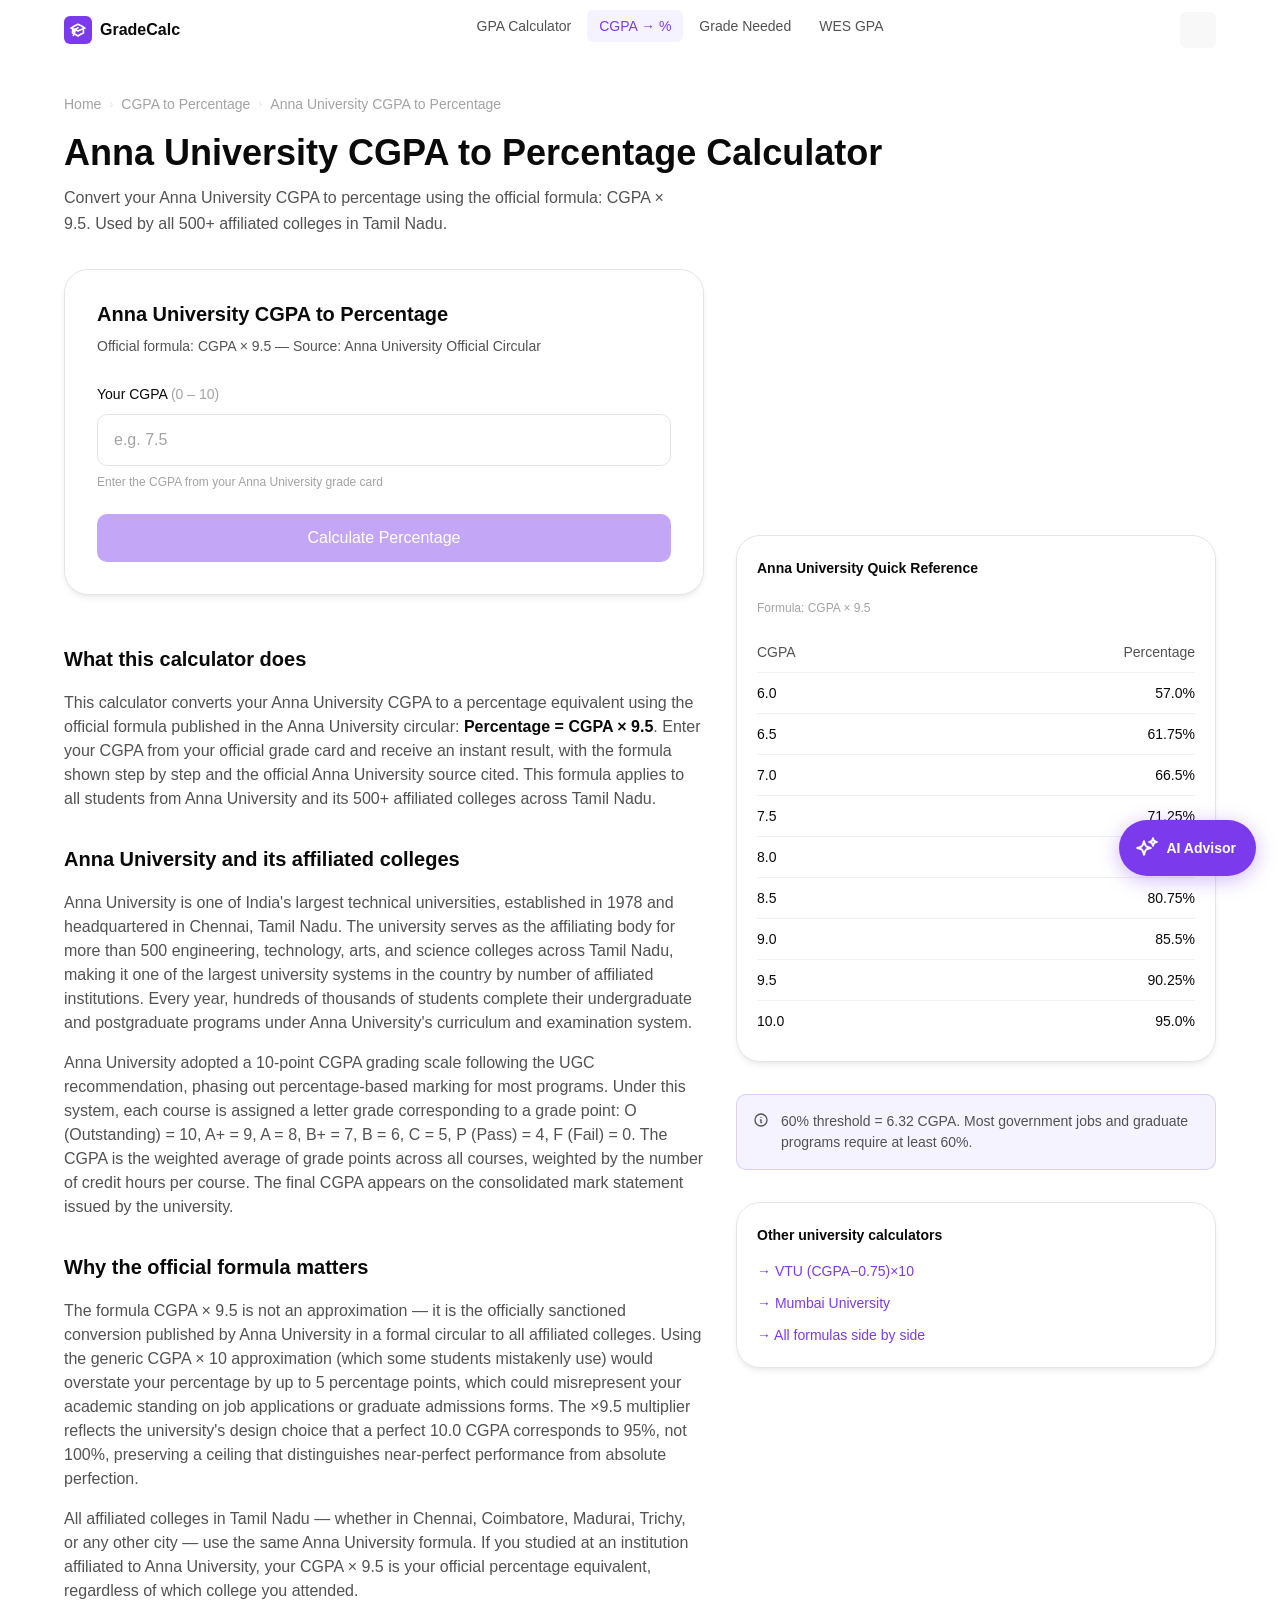
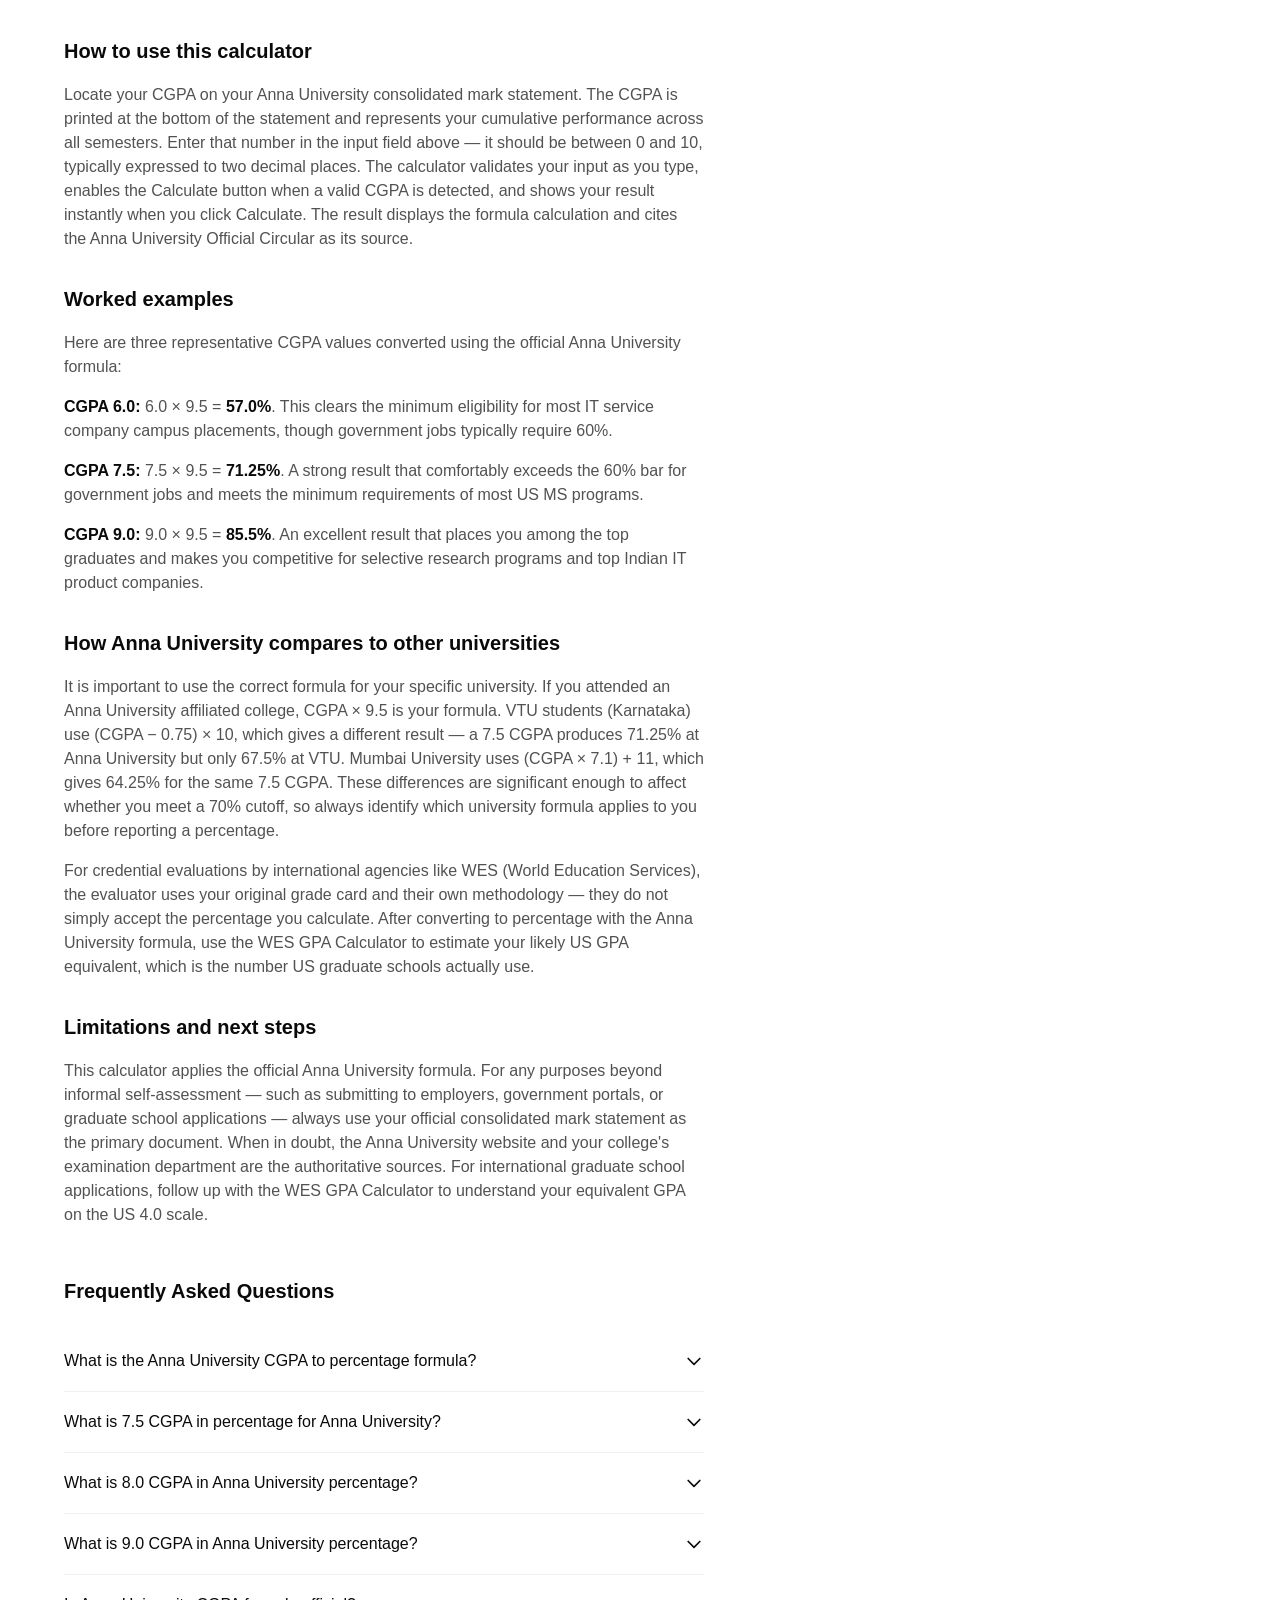
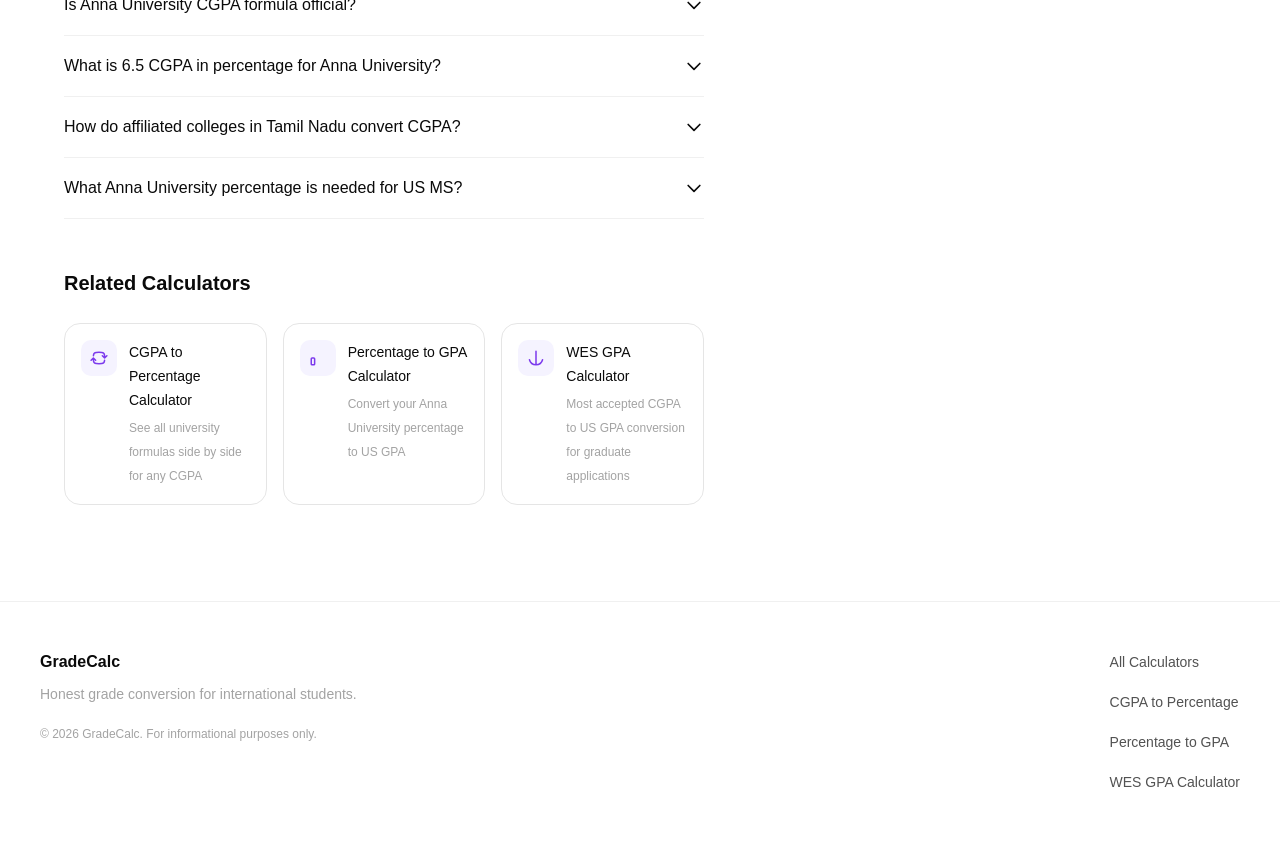
==== commit 4bcaa7ba: "fix invisible content sections and update ai model" ====
--- a/cgpa-to-percentage-anna-university.html
+++ b/cgpa-to-percentage-anna-university.html
@@ -2,12 +2,13 @@
 <html lang="en" data-page="cgpa-to-percentage-anna">
 <head>
   <meta charset="UTF-8">
+    <meta name="google-site-verification" content="CssxPSFBASkIHlADn5yYjrQ2UAVMNCqcTbz76W9akkU" />
   <meta name="viewport" content="width=device-width, initial-scale=1.0">
   <title>Anna University CGPA to Percentage Calculator — Official ×9.5</title>
   <meta name="description" content="Convert Anna University CGPA to percentage using the official formula: CGPA × 9.5. High Confidence, source cited. Used by all Tamil Nadu affiliated colleges.">
-  <link rel="canonical" href="https://YOURDOMAIN.com/cgpa-to-percentage-anna-university.html">
+  <link rel="canonical" href="https://gradecalc-phi.vercel.app/cgpa-to-percentage-anna-university.html">
   <meta property="og:type" content="website">
-  <meta property="og:url" content="https://YOURDOMAIN.com/cgpa-to-percentage-anna-university.html">
+  <meta property="og:url" content="https://gradecalc-phi.vercel.app/cgpa-to-percentage-anna-university.html">
   <meta property="og:title" content="Anna University CGPA to Percentage Calculator — Official ×9.5">
   <meta property="og:description" content="Convert Anna University CGPA to percentage using the official formula: CGPA × 9.5. High Confidence, source cited. Used by all Tamil Nadu affiliated colleges.">
   <meta name="twitter:card" content="summary">
@@ -15,10 +16,10 @@
   <meta name="twitter:description" content="Official Anna University formula CGPA × 9.5. Used by all 500+ affiliated colleges in Tamil Nadu. High Confidence result.">
 
   <script type="application/ld+json">
-  {"@context":"https://schema.org","@type":"BreadcrumbList","itemListElement":[{"@type":"ListItem","position":1,"name":"Home","item":"https://YOURDOMAIN.com/"},{"@type":"ListItem","position":2,"name":"CGPA to Percentage","item":"https://YOURDOMAIN.com/cgpa-to-percentage.html"},{"@type":"ListItem","position":3,"name":"Anna University CGPA to Percentage","item":"https://YOURDOMAIN.com/cgpa-to-percentage-anna-university.html"}]}</script>
+  {"@context":"https://schema.org","@type":"BreadcrumbList","itemListElement":[{"@type":"ListItem","position":1,"name":"Home","item":"https://gradecalc-phi.vercel.app/"},{"@type":"ListItem","position":2,"name":"CGPA to Percentage","item":"https://gradecalc-phi.vercel.app/cgpa-to-percentage.html"},{"@type":"ListItem","position":3,"name":"Anna University CGPA to Percentage","item":"https://gradecalc-phi.vercel.app/cgpa-to-percentage-anna-university.html"}]}</script>
 
   <script type="application/ld+json">
-  {"@context":"https://schema.org","@type":"WebApplication","name":"Anna University CGPA to Percentage Calculator","description":"Convert Anna University CGPA to percentage using the official formula: CGPA × 9.5. High Confidence result, source cited. Used by all Tamil Nadu affiliated colleges.","url":"https://YOURDOMAIN.com/cgpa-to-percentage-anna-university.html","applicationCategory":"EducationApplication","operatingSystem":"Web Browser","offers":{"@type":"Offer","price":"0","priceCurrency":"USD"}}</script>
+  {"@context":"https://schema.org","@type":"WebApplication","name":"Anna University CGPA to Percentage Calculator","description":"Convert Anna University CGPA to percentage using the official formula: CGPA × 9.5. High Confidence result, source cited. Used by all Tamil Nadu affiliated colleges.","url":"https://gradecalc-phi.vercel.app/cgpa-to-percentage-anna-university.html","applicationCategory":"EducationApplication","operatingSystem":"Web Browser","offers":{"@type":"Offer","price":"0","priceCurrency":"USD"}}</script>
 
   <script type="application/ld+json">
   {"@context":"https://schema.org","@type":"FAQPage","mainEntity":[{"@type":"Question","name":"What is the Anna University CGPA to percentage formula?","acceptedAnswer":{"@type":"Answer","text":"The official Anna University formula is: Percentage = CGPA × 9.5. This is published in an official Anna University circular and applies to all affiliated colleges in Tamil Nadu. For example, a CGPA of 8.0 gives 8.0 × 9.5 = 76%."}},{"@type":"Question","name":"What is 7.5 CGPA in percentage for Anna University?","acceptedAnswer":{"@type":"Answer","text":"7.5 CGPA converts to 7.5 × 9.5 = 71.25% under the official Anna University formula. This is a High Confidence result based on the official Anna University circular."}},{"@type":"Question","name":"What is 8.0 CGPA in Anna University percentage?","acceptedAnswer":{"@type":"Answer","text":"8.0 CGPA converts to 8.0 × 9.5 = 76% under the official Anna University formula."}},{"@type":"Question","name":"What is 9.0 CGPA in Anna University percentage?","acceptedAnswer":{"@type":"Answer","text":"9.0 CGPA converts to 9.0 × 9.5 = 85.5% under the official Anna University formula. This is an excellent result that places you in the top tier of Anna University graduates."}},{"@type":"Question","name":"Is Anna University CGPA formula official?","acceptedAnswer":{"@type":"Answer","text":"Yes. The formula CGPA × 9.5 is published in an official Anna University circular and applies to all 500+ affiliated colleges in Tamil Nadu. Students can cite this circular when submitting percentage equivalents to employers or institutions."}},{"@type":"Question","name":"What is 6.5 CGPA in percentage for Anna University?","acceptedAnswer":{"@type":"Answer","text":"6.5 CGPA converts to 6.5 × 9.5 = 61.75% under the official Anna University formula. This clears the 60% minimum required by most government jobs and many graduate programs."}},{"@type":"Question","name":"How do affiliated colleges in Tamil Nadu convert CGPA?","acceptedAnswer":{"@type":"Answer","text":"All Anna University affiliated colleges in Tamil Nadu use the same official formula: Percentage = CGPA × 9.5. This formula is mandated by the Anna University circular and applies uniformly to students from all 500+ affiliated engineering, technology, and arts and science colleges in the state."}},{"@type":"Question","name":"What Anna University percentage is needed for US MS?","acceptedAnswer":{"@type":"Answer","text":"Most US MS programs look for a minimum of 60% (or 6.32 CGPA at Anna University). Competitive programs at top universities typically admit students with 70–80%+ (7.37–8.42 CGPA). However, US graduate schools evaluate your transcript holistically — your GRE/TOEFL scores, statement of purpose, and research experience also matter significantly."}}]}</script>
@@ -95,7 +96,7 @@
         </div>
 
         <!-- SEO Content -->
-        <div class="content-section reveal">
+        <div class="content-section">
           <div class="prose">
             <h2>What this calculator does</h2>
             <p>This calculator converts your Anna University CGPA to a percentage equivalent using the official formula published in the Anna University circular: <strong>Percentage = CGPA × 9.5</strong>. Enter your CGPA from your official grade card and receive an instant result, with the formula shown step by step and the official Anna University source cited. This formula applies to all students from Anna University and its 500+ affiliated colleges across Tamil Nadu.</p>
@@ -195,7 +196,7 @@
           </div>
 
           <!-- Related Calculators -->
-          <div class="related-section reveal">
+          <div class="related-section">
             <h2 class="section-title">Related Calculators</h2>
             <div class="related-grid">
               <a href="/cgpa-to-percentage.html" class="related-card">
